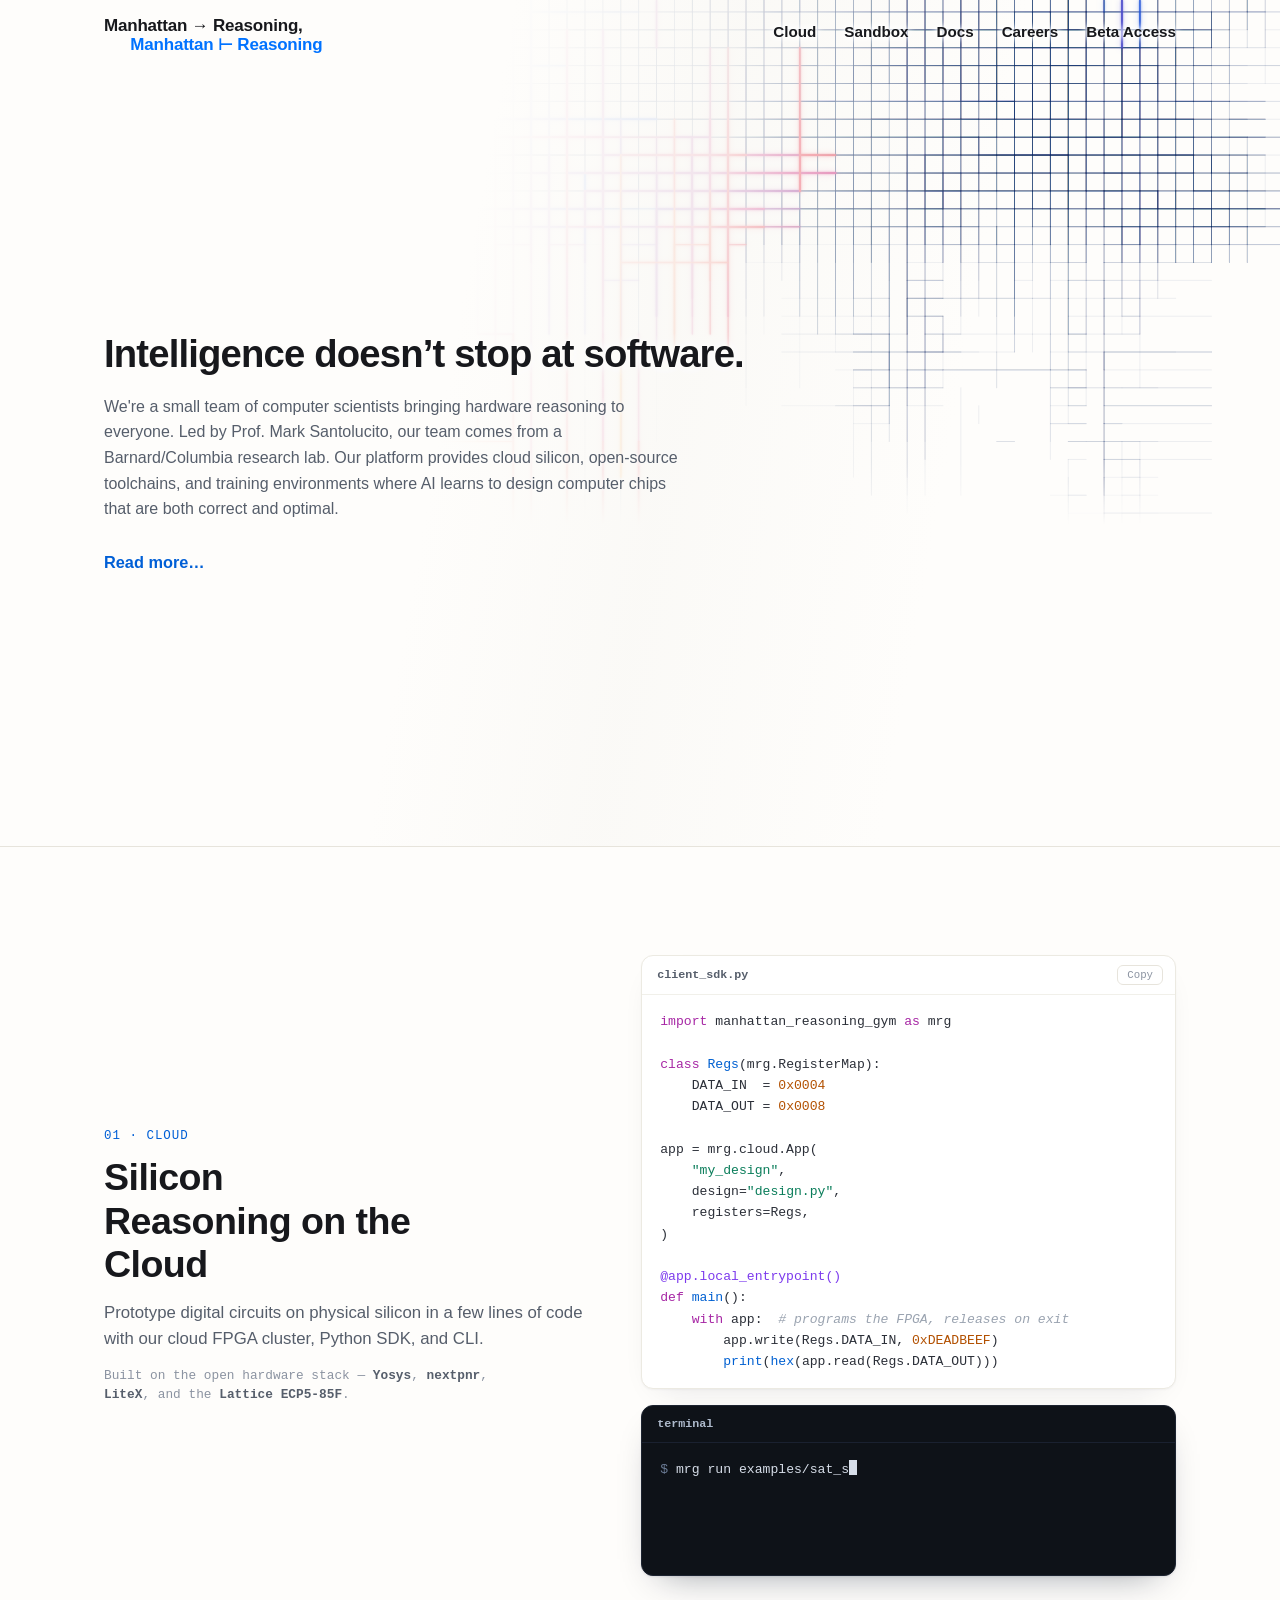
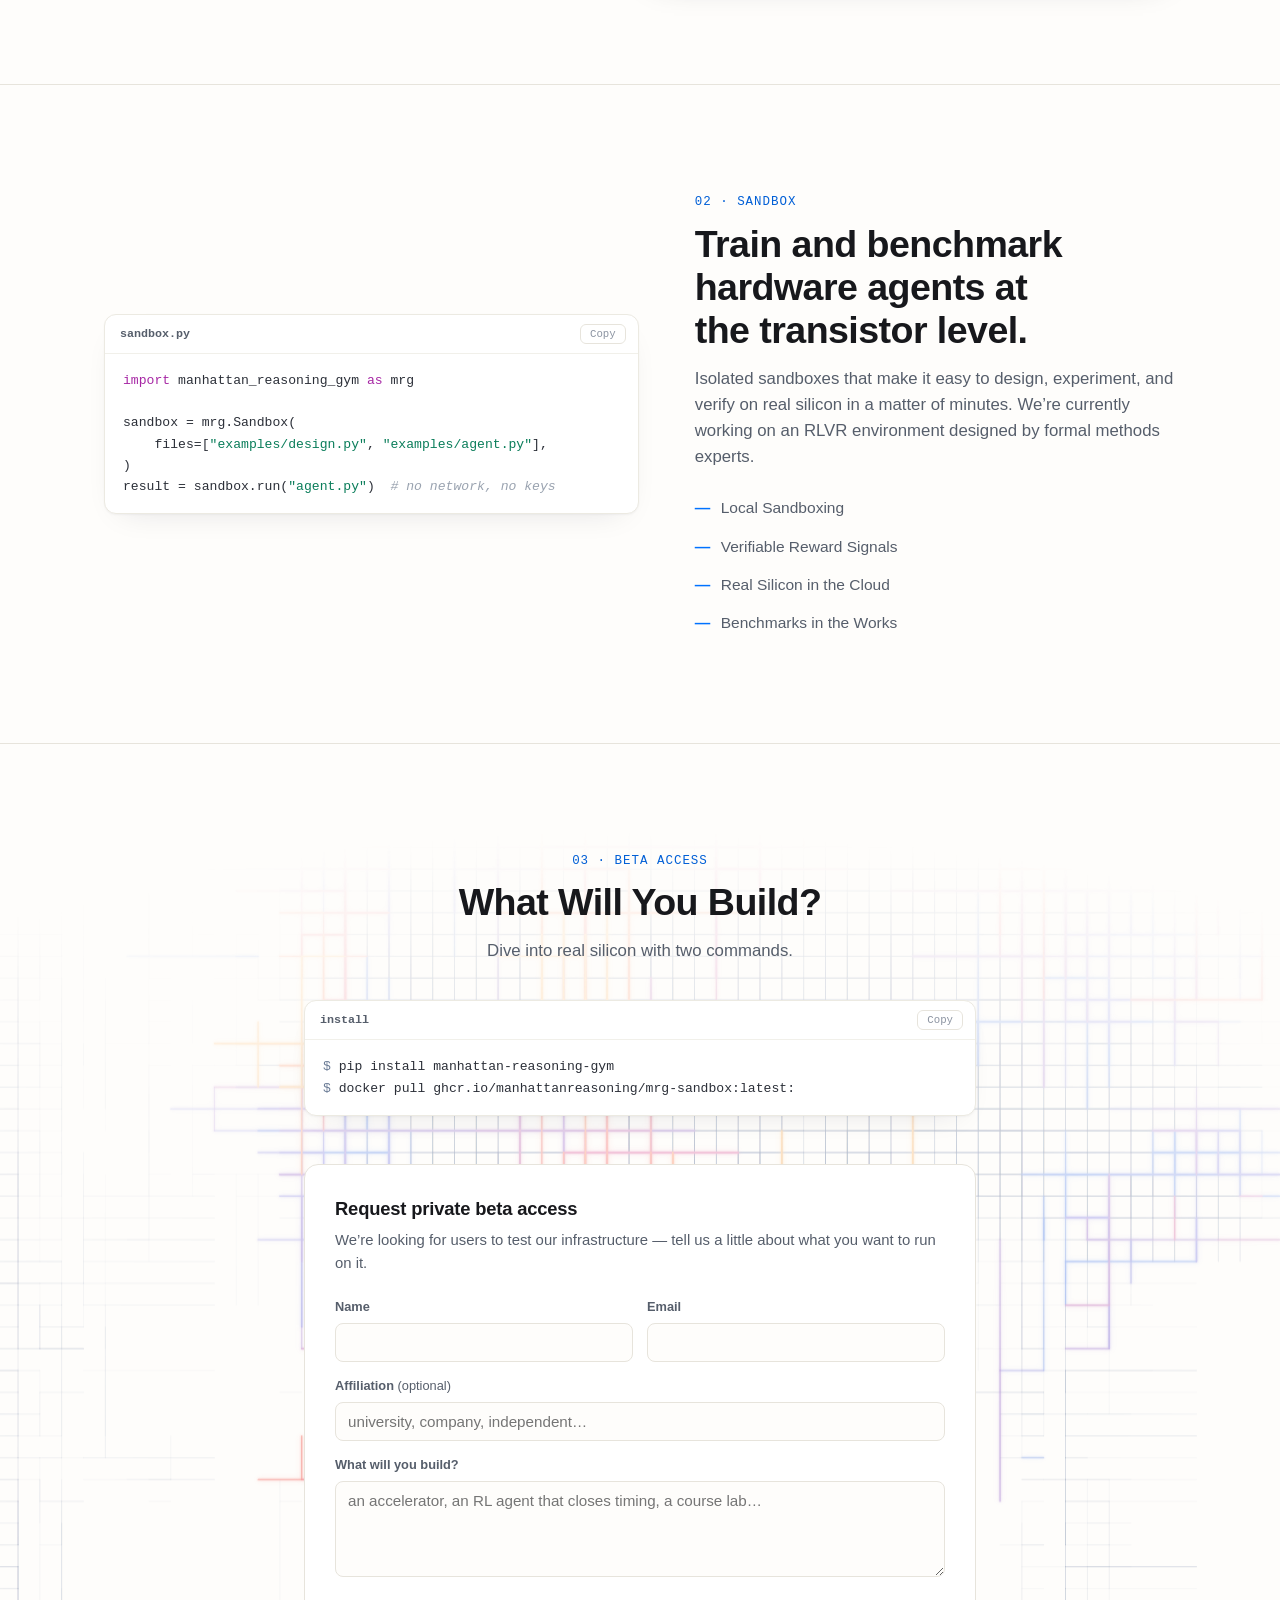
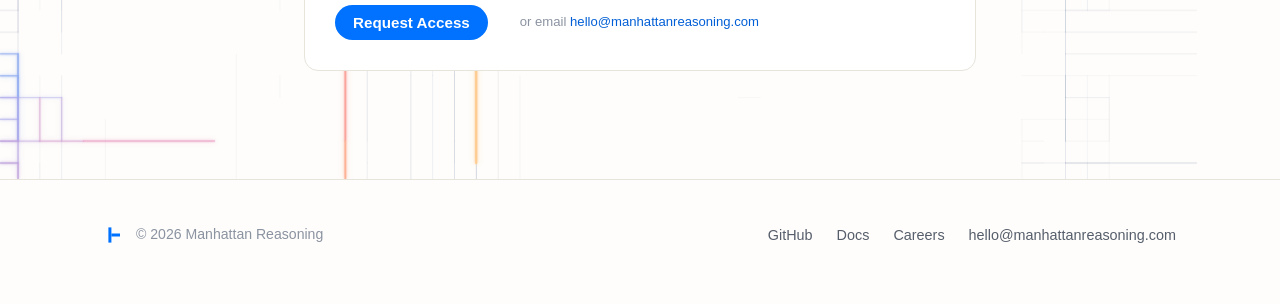
==== index.html @ 9be1dbf4 "Improve mobile UX and careers hero polish Implement a full mobile navigation experience with hamburg" ====
<!doctype html>
<html lang="en">
<head>
  <meta charset="utf-8" />
  <meta name="viewport" content="width=device-width, initial-scale=1" />
  <title>Manhattan Reasoning — Intelligence doesn't stop at software.</title>
  <meta name="description" content="Cloud silicon, open-source toolchains, and training environments where AI learns to design computer chips that are both correct and optimal." />
  <link rel="icon" type="image/svg+xml" href="assets/favicon.svg" />
  <link rel="stylesheet" href="css/style.css" />
</head>
<body>

  <!-- ================= nav ================= -->
  <header class="nav">
    <div class="nav-inner">
      <a class="brand" href="#top" aria-label="Manhattan Reasoning">
        <!-- live text logo; the top line collapses on scroll (CSS), leaving the blue line -->
        <span class="logo" aria-hidden="true">
          <span class="logo-l1">Manhattan <span class="op">&rarr;</span> Reasoning,</span>
          <span class="logo-l2">Manhattan <span class="op">&#8866;</span> Reasoning</span>
        </span>
      </a>
      <button class="nav-toggle" type="button" aria-expanded="false" aria-controls="site-nav" aria-label="Toggle navigation">
        <span></span><span></span><span></span>
      </button>
      <nav class="nav-links" id="site-nav">
        <a href="#cloud">Cloud</a>
        <a href="#sandbox">Sandbox</a>
        <a href="https://docs.manhattanreasoning.com">Docs</a>
        <a href="careers.html">Careers</a>
        <a href="#beta">Beta Access</a>
      </nav>
    </div>
  </header>

  <!-- ================= hero ================= -->
  <main id="top">
    <section class="hero">
      <!-- living routing field: the real routed cloud_fpga_soc, bleeding into the page -->
      <canvas id="routing-canvas" class="hero-routing-canvas" data-routing-field aria-hidden="true"></canvas>
      <div class="container">
        <div class="hero-copy">
          <h1>Intelligence doesn&rsquo;t stop at&nbsp;software.</h1>
          <p class="bio">
            We're a small team of computer scientists bringing hardware reasoning
            to everyone. Led by Prof. Mark Santolucito, our team comes from a
            Barnard/Columbia research lab. Our platform provides cloud silicon,
            open-source toolchains, and training environments where AI learns to
            design computer chips that are both correct and optimal.
          </p>
          <div class="hero-ctas">
            <a class="read-more" href="#cloud">Read more&hellip;</a>
          </div>
        </div>
      </div>
    </section>

    <!-- ================= cloud ================= -->
    <section class="section" id="cloud">
      <div class="container">
        <div class="reveal">
          <p class="kicker">01 · Cloud</p>
          <h2>Silicon Reasoning on the Cloud</h2>
          <p class="lede">
            Prototype digital circuits on physical silicon in a few lines of code
            with our cloud FPGA cluster, Python SDK, and CLI.
          </p>
          <p class="built-on">Built on the open hardware stack &mdash;
            <span>Yosys</span>, <span>nextpnr</span>, <span>LiteX</span>,
            and the <span>Lattice ECP5-85F</span>.</p>
        </div>

        <div class="duo">
          <div class="code-card reveal">
            <div class="code-head"><span class="fname">client_sdk.py</span><button class="copy-btn" type="button">Copy</button></div>
            <pre><code><span class="tok-kw">import</span> manhattan_reasoning_gym <span class="tok-kw">as</span> mrg

<span class="tok-kw">class</span> <span class="tok-fn">Regs</span>(mrg.RegisterMap):
    DATA_IN  = <span class="tok-num">0x0004</span>
    DATA_OUT = <span class="tok-num">0x0008</span>

app = mrg.cloud.App(
    <span class="tok-str">"my_design"</span>,
    design=<span class="tok-str">"design.py"</span>,
    registers=Regs,
)

<span class="tok-dec">@app.local_entrypoint()</span>
<span class="tok-kw">def</span> <span class="tok-fn">main</span>():
    <span class="tok-kw">with</span> app:  <span class="tok-cm"># programs the FPGA, releases on exit</span>
        app.write(Regs.DATA_IN, <span class="tok-num">0xDEADBEEF</span>)
        <span class="tok-fn">print</span>(<span class="tok-fn">hex</span>(app.read(Regs.DATA_OUT)))</code></pre>
          </div>

          <div class="code-card terminal reveal">
            <div class="code-head"><span class="fname">terminal</span></div>
            <pre id="term-body"><span class="term-dim">$</span> <span class="term-cursor"></span></pre>
          </div>
        </div>
      </div>
    </section>

    <!-- ================= sandbox ================= -->
    <section class="section" id="sandbox">
      <!-- mirrored split: code left, text + bullets right -->
      <div class="container">
        <div class="code-card reveal">
          <div class="code-head"><span class="fname">sandbox.py</span><button class="copy-btn" type="button">Copy</button></div>
          <pre><code><span class="tok-kw">import</span> manhattan_reasoning_gym <span class="tok-kw">as</span> mrg

sandbox = mrg.Sandbox(
    files=[<span class="tok-str">"examples/design.py"</span>, <span class="tok-str">"examples/agent.py"</span>],
)
result = sandbox.run(<span class="tok-str">"agent.py"</span>)  <span class="tok-cm"># no network, no keys</span></code></pre>
        </div>

        <div class="reveal">
          <p class="kicker">02 · Sandbox</p>
          <h2>Train and benchmark hardware agents at the transistor level.</h2>
          <p class="lede">
            Isolated sandboxes that make it easy to design, experiment, and
            verify on real silicon in a matter of minutes. We&rsquo;re currently
            working on an RLVR environment designed by formal methods experts.
          </p>
          <ul class="feature-list">
            <li>Local Sandboxing</li>
            <li>Verifiable Reward Signals</li>
            <li>Real Silicon in the Cloud</li>
            <li>Benchmarks in the Works</li>
          </ul>
        </div>
      </div>
    </section>

    <!-- ================= beta ================= -->
    <section class="section" id="beta">
      <canvas class="beta-routing-canvas" data-routing-field aria-hidden="true"></canvas>
      <div class="container beta-wrap">
        <div class="reveal">
          <p class="kicker">03 · Beta Access</p>
          <h2>What Will You Build?</h2>
          <p class="lede">Dive into real silicon with two commands.</p>
        </div>

        <div class="code-card beta-install reveal">
          <div class="code-head"><span class="fname">install</span><button class="copy-btn" type="button">Copy</button></div>
          <pre><code><span class="term-dim">$</span> pip install manhattan-reasoning-gym
<span class="term-dim">$</span> docker pull ghcr.io/manhattanreasoning/mrg-sandbox:latest:</code></pre>
        </div>

        <div class="beta-form-card reveal">
          <h3>Request private beta access</h3>
          <p>We&rsquo;re looking for users to test our infrastructure — tell us
            a little about what you want to run on it.</p>
          <!-- Create a form at https://formspree.io and replace YOUR_FORM_ID.
               Until then, submissions fall back to a pre-filled email. -->
          <form id="beta-form" action="https://formspree.io/f/xaqglpwb" method="POST">
            <div class="form-grid">
              <div class="field">
                <label for="f-name">Name</label>
                <input id="f-name" name="name" type="text" required autocomplete="name" />
              </div>
              <div class="field">
                <label for="f-email">Email</label>
                <input id="f-email" name="email" type="email" required autocomplete="email" />
              </div>
              <div class="field full">
                <label for="f-aff">Affiliation <span style="font-weight:400">(optional)</span></label>
                <input id="f-aff" name="affiliation" type="text" placeholder="university, company, independent…" />
              </div>
              <div class="field full">
                <label for="f-build">What will you build?</label>
                <textarea id="f-build" name="building" required
                  placeholder="an accelerator, an RL agent that closes timing, a course lab…"></textarea>
              </div>
            </div>
            <div class="form-foot">
              <button class="btn" type="submit">Request Access</button>
              <span class="form-status" role="status"></span>
              <span class="form-note">or email
                <a href="mailto:hello@manhattanreasoning.com">hello@manhattanreasoning.com</a></span>
            </div>
          </form>
        </div>
      </div>
    </section>
  </main>

  <!-- ================= footer ================= -->
  <footer class="footer">
    <div class="container footer-inner">
      <div class="footer-brand">
        <img src="assets/favicon.svg" alt="Manhattan Reasoning turnstile mark" />
        <span>© 2026 Manhattan Reasoning</span>
      </div>
      <nav class="footer-links">
        <a href="https://github.com/ManhattanReasoning">GitHub</a>
        <a href="https://docs.manhattanreasoning.com">Docs</a>
        <a href="careers.html">Careers</a>
        <a href="mailto:hello@manhattanreasoning.com">hello@manhattanreasoning.com</a>
      </nav>
    </div>
  </footer>

  <script src="js/routing-viz.js"></script>
  <script src="js/main.js"></script>
</body>
</html>
---- css/style.css ----
/* Manhattan Reasoning — site v2
   Off-white, Helvetica, single scrolling page. */

:root {
  --bg: #fefdfb;
  --bg-translucent: rgba(250, 249, 246, 0.86);
  --ink: #17181c;
  --ink-2: #565e6b;
  --ink-3: #8b93a1;
  --line: #e7e4dc;
  --accent: #0072ff;
  --accent-ink: #005fd6;

  /* dark surfaces (die panel, code, terminal) */
  --die: #05070d;
  --code-bg: #0e1218;
  --code-line: #1c2330;
  --code-ink: #d7dee9;
  --code-dim: #6b7c96;

  /* wire classes — validated categorical palette on var(--die) */
  --span1: #2f7fb8;
  --span2: #1f9e89;
  --span6: #e8681f;

  --font: "Helvetica Neue", Helvetica, Arial, sans-serif;
  --mono: ui-monospace, "SF Mono", SFMono-Regular, Menlo, monospace;
  --maxw: 1120px;
}

* { box-sizing: border-box; margin: 0; padding: 0; }
html { scroll-behavior: smooth; }
@media (prefers-reduced-motion: reduce) {
  html { scroll-behavior: auto; }
  * { animation: none !important; transition: none !important; }
}

body {
  font-family: var(--font);
  background: var(--bg);
  color: var(--ink);
  line-height: 1.55;
  -webkit-font-smoothing: antialiased;
  overflow-x: hidden;
}

a { color: var(--accent-ink); text-decoration: none; }
a:hover { text-decoration: underline; }

.container { max-width: var(--maxw); margin: 0 auto; padding: 0 24px; }

/* ---------------- nav ---------------- */

.nav {
  position: fixed; inset: 0 0 auto 0; z-index: 50;
  height: 64px;
  /* transparent at the top so the nav reads as part of the page and the circuit
     flows off the top edge; the backdrop only appears once you scroll */
  background: transparent;
  border-bottom: 1px solid transparent;
  transition: background 0.25s ease, border-color 0.25s ease, backdrop-filter 0.25s ease;
}
.nav.scrolled {
  background: var(--bg-translucent);
  backdrop-filter: blur(10px);
  -webkit-backdrop-filter: blur(10px);
  border-bottom-color: var(--line);
}

.nav-inner {
  max-width: var(--maxw); margin: 0 auto; padding: 0 24px;
  height: 100%; display: flex; align-items: center; justify-content: space-between;
  position: relative;
}

/* brand: live text logo. Two lines; the top line collapses on scroll, leaving
   the blue line — flex-centered so the collapsed line sits at the nav's middle.
   Pure CSS, fully reversible. */
.brand { position: relative; display: flex; align-items: center; height: 100%; }
.logo {
  position: relative; height: 42px; width: 13.5em;
  font-family: var(--font); font-weight: 700;
  font-size: 17px; letter-spacing: -0.012em; white-space: nowrap;
}
.logo-l1, .logo-l2 {
  position: absolute; left: 0;
  transition: opacity 0.3s ease, top 0.35s cubic-bezier(0.4, 0, 0.2, 1),
    left 0.35s cubic-bezier(0.4, 0, 0.2, 1),
    transform 0.35s cubic-bezier(0.4, 0, 0.2, 1), color 0.3s ease;
}
.logo-l1 { top: 2px; color: var(--ink); }
.logo-l2 { top: 21px; left: 1.55em; color: var(--accent); }
.logo-l2 .op { color: var(--accent); transition: color 0.3s ease; }  /* blue at top */
/* collapsed: top line fades up & out, blue line rises to the nav's center,
   turnstile turns black */
.nav.scrolled .logo-l1 { opacity: 0; transform: translateY(-6px); }
.nav.scrolled .logo-l2 { top: 50%; left: 50%; transform: translate(-50%, -50%); }
.nav.scrolled .logo-l2 .op { color: var(--ink); }

.nav-links { display: flex; align-items: center; gap: 28px; }
.nav-links a {
  color: var(--ink); font-size: 0.95rem; font-weight: 600;
  /* off-white halo so links stay legible over the circuit while the nav is
     transparent; invisible once the nav gains its background on scroll */
  text-shadow: 0 0 9px var(--bg), 0 0 9px var(--bg), 0 0 9px var(--bg), 0 0 3px var(--bg);
}
.nav.scrolled .nav-links a { text-shadow: none; }
.nav-links a:hover { color: var(--accent-ink); text-decoration: none; }

.nav-toggle {
  display: none;
  width: 38px;
  height: 38px;
  border: 1px solid var(--line);
  border-radius: 8px;
  background: rgba(255, 255, 255, 0.9);
  align-items: center;
  justify-content: center;
  flex-direction: column;
  gap: 4px;
  cursor: pointer;
}
.nav-toggle span {
  width: 16px;
  height: 1.5px;
  background: var(--ink);
  border-radius: 1px;
}

.btn {
  display: inline-block;
  background: var(--accent);
  color: #fff; font-weight: 600; font-size: 0.95rem;
  padding: 9px 18px; border-radius: 999px;
  border: none; cursor: pointer;
  transition: background 0.15s ease;
}
.btn:hover { background: var(--accent-ink); text-decoration: none; }
.btn.ghost {
  background: transparent; color: var(--ink);
  border: 1px solid var(--line);
}
.btn.ghost:hover { border-color: var(--ink-3); background: transparent; }

.btn.btn-outline {
  background: transparent;
  color: var(--ink);
  border: 1px solid var(--line);
  border-radius: 10px;
  box-shadow: 0 0 0 rgba(47, 127, 184, 0);
  animation: cta-outline-glow 8s ease-in-out infinite;
}
.btn.btn-outline:hover {
  background: transparent;
  border-color: var(--ink-3);
  color: var(--ink);
}

@keyframes cta-outline-glow {
  0% {
    border-color: rgba(47, 127, 184, 0.35);
    box-shadow: 0 0 8px rgba(47, 127, 184, 0.12);
  }
  33% {
    border-color: rgba(31, 158, 137, 0.35);
    box-shadow: 0 0 9px rgba(31, 158, 137, 0.12);
  }
  66% {
    border-color: rgba(232, 104, 31, 0.35);
    box-shadow: 0 0 9px rgba(232, 104, 31, 0.11);
  }
  100% {
    border-color: rgba(47, 127, 184, 0.35);
    box-shadow: 0 0 8px rgba(47, 127, 184, 0.12);
  }
}

@media (prefers-reduced-motion: reduce) {
  .btn.btn-outline { animation: none; }
}

/* ---------------- hero ---------------- */

.hero {
  position: relative;
  overflow: hidden;
  padding-top: 64px;
  min-height: 94vh;
  /* column so the container stays full-width (a flex row would shrink-wrap it
     and margin:auto would center the copy) — copy left-aligns with the nav */
  display: flex; flex-direction: column; justify-content: center;
}
.hero .container {
  position: relative; z-index: 2;
  /* full-width with a left gutter matching the centered 1120 grid (and the nav
     logo), so the copy is left-aligned instead of centered on wide screens */
  max-width: none; width: 100%; margin: 0;
  padding-left: max(24px, calc((100vw - 1072px) / 2));
  padding-right: 24px;
}
/* off-white scrim keeps the copy column clean while the field stays vibrant right */
.hero::before {
  content: ""; position: absolute; inset: 0; z-index: 1; pointer-events: none;
  background: linear-gradient(100deg,
    var(--bg) 36%, rgba(250, 249, 246, 0.88) 52%, rgba(250, 249, 246, 0) 72%);
}
.hero-copy { max-width: min(50vw, 46rem); }
.hero h1 {
  font-size: clamp(2.2rem, 3.6vw, 3.1rem);   /* fallback; JS fits it to one line */
  line-height: 1.04;
  letter-spacing: -0.022em;
  font-weight: 700;
  white-space: nowrap;         /* one line — JS scales font-size to fit the width */
  /* soft off-white halo so the line reads cleanly over the circuit */
  text-shadow: 0 0 18px var(--bg), 0 0 18px var(--bg), 0 0 8px var(--bg), 0 0 3px var(--bg);
}
.hero .bio {
  margin-top: 20px;
  font-size: 16px;
  line-height: 1.6;
  color: var(--ink-2);
  max-width: min(46vw, 42rem); /* static — mostly matches the one-line header */
  text-shadow: 0 0 12px var(--bg), 0 0 12px var(--bg), 0 0 5px var(--bg);
}
.hero-ctas { margin-top: 28px; display: flex; gap: 12px; flex-wrap: wrap; }
.read-more {
  font-size: 1.02rem; font-weight: 600; color: var(--accent-ink);
  display: inline-flex; align-items: center;
  border-bottom: 1.5px solid transparent;
  transition: border-color 0.15s ease, color 0.15s ease;
  text-shadow: 0 0 12px var(--bg), 0 0 12px var(--bg), 0 0 5px var(--bg);
}
.read-more:hover { border-bottom-color: currentColor; text-decoration: none; }

/* living routing field — bleeds off the right edge, dissolves into the page */
#routing-canvas {
  position: absolute;
  top: 0; right: 0; bottom: 0;
  width: 82%;
  z-index: 0;
  display: block;
  cursor: crosshair;
  /* two masks intersected: a radial that dissolves the left/right edges into
     the page, and a vertical fade so the TOP dissolves slowly (like the bottom)
     — the field fades out before it reaches the nav, no flat cut */
  -webkit-mask-image:
    radial-gradient(135% 130% at 68% 46%, #000 58%, rgba(0,0,0,0.5) 76%, transparent 95%),
    linear-gradient(to bottom, #000 0%, #000 88%, transparent 100%);
  -webkit-mask-composite: source-in;
          mask-image:
    radial-gradient(135% 130% at 68% 46%, #000 58%, rgba(0,0,0,0.5) 76%, transparent 95%),
    linear-gradient(to bottom, #000 0%, #000 88%, transparent 100%);
          mask-composite: intersect;
}

.hero-routing-canvas { cursor: crosshair; }

#beta {
  position: relative;
  overflow: hidden;
  isolation: isolate;
}
#beta > .container { position: relative; z-index: 2; }
.beta-routing-canvas {
  position: absolute;
  inset: 0;
  width: 100%;
  height: 100%;
  z-index: 0;
  opacity: 0.5;
  pointer-events: none;
  -webkit-mask-image:
    radial-gradient(120% 92% at 50% 100%, #000 44%, rgba(0,0,0,0.48) 70%, transparent 100%),
    linear-gradient(to top, #000 0%, #000 86%, transparent 100%);
  -webkit-mask-composite: source-in;
          mask-image:
    radial-gradient(120% 92% at 50% 100%, #000 44%, rgba(0,0,0,0.48) 70%, transparent 100%),
    linear-gradient(to top, #000 0%, #000 86%, transparent 100%);
          mask-composite: intersect;
}
.hero-caption {
  position: absolute; right: 26px; bottom: 24px; z-index: 2;
  font-family: var(--mono); font-size: 0.7rem; letter-spacing: 0.02em;
  color: var(--ink-3);
}

/* ---------------- sections ---------------- */

.section { padding: 108px 0; border-top: 1px solid var(--line); }
.section:first-of-type { border-top: none; }

.kicker {
  font-family: var(--mono); font-size: 0.78rem; font-weight: 500;
  color: var(--accent-ink); letter-spacing: 0.08em; text-transform: uppercase;
}
.section h2 {
  margin-top: 10px;
  font-size: clamp(1.7rem, 3vw, 2.35rem);
  letter-spacing: -0.015em; line-height: 1.15;
  font-weight: 700;
  max-width: 24ch;
}
.section .lede {
  margin-top: 14px; font-size: 1.05rem; color: var(--ink-2);
  max-width: 62ch;
}
/* the open-hardware-stack credit line under the lede */
.built-on {
  margin-top: 14px; max-width: 52ch;
  font-family: var(--mono); font-size: 0.8rem; line-height: 1.5;
  color: var(--ink-3);
}
.built-on span { color: var(--ink-2); font-weight: 600; }

.duo {
  margin-top: 44px;
  display: grid; grid-template-columns: 1fr 1fr; gap: 24px;
  align-items: start;
}

/* Cloud: two-column split — text left, code + terminal stacked on the right
   (Vercel-style; Sandbox mirrors it with code left / text right) */
#cloud .container {
  display: grid; grid-template-columns: 0.9fr 1fr; gap: 56px; align-items: center;
}
#cloud .container > .reveal { margin: 0; }         /* the text column */
#cloud h2 { max-width: 15ch; }
#cloud .duo {
  margin-top: 0;                                    /* it's a column now, not below */
  grid-template-columns: 1fr; gap: 16px;
}

/* Sandbox: mirrored split — code left, text right */
#sandbox .container {
  display: grid; grid-template-columns: 1fr 0.9fr; gap: 56px; align-items: center;
}
#sandbox .container > .reveal { margin: 0; }       /* the text column */
#sandbox h2 { max-width: 18ch; }

/* fade-up on scroll */
.reveal { opacity: 0; transform: translateY(18px);
  transition: opacity 0.6s ease, transform 0.6s ease; }
.reveal.in { opacity: 1; transform: none; }

/* ---------------- code cards ---------------- */

/* light "Geist"-style card: white, hairline border, soft shadow, no chrome dots */
.code-card {
  position: relative;
  background: #ffffff;
  border: 1px solid #eceae2;
  border-radius: 12px;
  overflow: hidden;
  box-shadow: 0 1px 2px rgba(20, 24, 40, 0.04), 0 12px 32px -18px rgba(20, 24, 40, 0.14);
}
.code-head {
  display: flex; align-items: center; justify-content: space-between; gap: 8px;
  padding: 9px 12px 9px 15px;
  border-bottom: 1px solid #f1f0ea;
  font-family: var(--mono); font-size: 0.73rem; color: var(--ink-3);
}
.code-head .fname { color: var(--ink-2); font-weight: 600; }
.copy-btn {
  font-family: var(--mono); font-size: 0.67rem; color: var(--ink-3);
  background: transparent; border: 1px solid var(--line); border-radius: 6px;
  padding: 3px 9px; cursor: pointer;
  transition: color 0.15s ease, border-color 0.15s ease;
}
.copy-btn:hover { color: var(--ink); border-color: var(--ink-3); }
.copy-btn.copied { color: #0a7d5a; border-color: #bfe3d0; }
.code-card pre {
  padding: 16px 18px;
  overflow-x: auto;
  font-family: var(--mono); font-size: 0.82rem; line-height: 1.62;
  color: #2b2f38;
}
.code-card code { font-family: inherit; }

/* python token colors (light, restrained) */
.tok-kw  { color: #a626a4; }
.tok-str { color: #0a7d5a; }
.tok-num { color: #b25000; }
.tok-fn  { color: #0060d1; }
.tok-cm  { color: #9aa3b0; font-style: italic; }
.tok-dec { color: #7c3aed; }

/* terminal stays dark — a terminal should look like a terminal */
.code-card.terminal {
  background: var(--code-bg); border-color: var(--code-line);
  box-shadow: 0 1px 2px rgba(6, 18, 40, 0.08), 0 16px 36px -20px rgba(6, 18, 40, 0.45);
}
.terminal .code-head { border-bottom-color: #1a2130; color: var(--code-dim); }
.terminal .code-head .fname { color: #aebacc; }
.terminal pre { color: var(--code-ink); min-height: 132px; }
.term-dim  { color: var(--code-dim); }
.term-ok   { color: #58d68d; font-weight: 600; }
.term-run  { color: #c6ff6e; font-weight: 600; }
.term-cursor { display: inline-block; width: 8px; height: 15px;
  background: #d7dee9; vertical-align: -2px;
  animation: blink 1.1s steps(1) infinite; }
@keyframes blink { 50% { opacity: 0; } }

/* feature bullets */
.feature-list { margin-top: 26px; display: grid; gap: 14px; }
.feature-list li {
  list-style: none; padding-left: 26px; position: relative;
  color: var(--ink-2); font-size: 0.97rem;
}
.feature-list li::before {
  content: "—"; position: absolute; left: 0; top: 0;
  color: var(--accent); font-weight: 600;
}
.feature-list li b { color: var(--ink); font-weight: 600; }

/* ---------------- beta ---------------- */

.beta-wrap { max-width: 720px; margin: 0 auto; text-align: center; }
.beta-wrap h2 { margin-left: auto; margin-right: auto; }
.beta-wrap .lede { margin-left: auto; margin-right: auto; }
.beta-install { margin: 36px auto 0; text-align: left; }

.beta-form-card {
  margin: 48px auto 0; text-align: left;
  background: #fff;
  border: 1px solid var(--line);
  border-radius: 14px;
  padding: 30px;
}
.beta-form-card h3 { font-size: 1.15rem; letter-spacing: -0.01em; }
.beta-form-card p { color: var(--ink-2); font-size: 0.93rem; margin-top: 6px; }
.form-grid { margin-top: 22px; display: grid; grid-template-columns: 1fr 1fr; gap: 14px; }
.form-grid .full { grid-column: 1 / -1; }
.field label {
  display: block; font-size: 0.8rem; font-weight: 600;
  color: var(--ink-2); margin-bottom: 6px;
}
.field input, .field textarea {
  width: 100%; font-family: var(--font); font-size: 0.95rem;
  color: var(--ink);
  background: var(--bg);
  border: 1px solid var(--line); border-radius: 8px;
  padding: 10px 12px;
}
.field textarea { min-height: 96px; resize: vertical; }
.field input:focus, .field textarea:focus {
  outline: none; border-color: var(--accent);
  box-shadow: 0 0 0 3px rgba(0, 114, 255, 0.12);
}
.form-foot { margin-top: 20px; display: flex; align-items: center; gap: 16px; flex-wrap: wrap; }
.form-note { font-size: 0.82rem; color: var(--ink-3); }
.form-status { font-size: 0.88rem; font-weight: 600; }
.form-status.ok { color: #1a7f4e; }
.form-status.err { color: #c0392b; }

/* ---------------- footer ---------------- */

.footer { border-top: 1px solid var(--line); padding: 44px 0 56px; }
.footer-inner {
  display: flex; align-items: center; justify-content: space-between;
  gap: 20px; flex-wrap: wrap;
}
.footer-brand { display: flex; align-items: center; gap: 12px; }
.footer-brand img { height: 20px; }
.footer-brand span { font-size: 0.88rem; color: var(--ink-3); }
.footer-links { display: flex; gap: 24px; font-size: 0.9rem; }
.footer-links a { color: var(--ink-2); }
.footer-links a:hover { color: var(--accent-ink); }

/* screenshot/test mode (?nofx): fixed height so the field is visible, instant reveals */
.nofx .hero { min-height: 640px; padding-top: 120px; padding-bottom: 40px; }
.nofx .reveal { opacity: 1; transform: none; transition: none; }
.nofx .logo-l1, .nofx .logo-l2, .nofx .logo-l2 .op { transition: none; }  /* capture end state */

/* ---------------- responsive ---------------- */

@media (max-width: 960px) {
  html, body { overflow-x: hidden; }
  .container, .nav-inner { padding-left: 16px; padding-right: 16px; }
  .nav { height: 56px; }
  .hero { min-height: 100svh; min-height: 100dvh; padding-top: 92px; padding-bottom: 24px; }
  /* field becomes a full-bleed backdrop behind the copy, faded top-down */
  #routing-canvas {
    width: 100%; opacity: 0.55;
    -webkit-mask-image:
      radial-gradient(135% 85% at 70% 42%, #000 34%, transparent 80%),
      linear-gradient(to bottom, transparent 3%, #000 26%, #000 88%, transparent 100%);
    -webkit-mask-composite: source-in;
            mask-image:
      radial-gradient(135% 85% at 70% 42%, #000 34%, transparent 80%),
      linear-gradient(to bottom, transparent 3%, #000 26%, #000 88%, transparent 100%);
            mask-composite: intersect;
    pointer-events: none;
  }
  .beta-routing-canvas { opacity: 0.42; }
  .hero-copy { max-width: 100%; }
  .hero h1 {
    font-size: clamp(1.75rem, 7.2vw, 2.3rem);
    line-height: 1.1;
    letter-spacing: -0.015em;
    white-space: normal;
    text-shadow: 0 0 8px var(--bg), 0 0 8px var(--bg), 0 0 3px var(--bg);
  }  /* wrap on mobile */
  .hero .bio { max-width: 34ch; font-size: 0.98rem; line-height: 1.55; }
  .hero-ctas { margin-top: 20px; }
  .read-more { font-size: 0.98rem; }
  .hero-caption { display: none; }
  .duo { grid-template-columns: 1fr; }
  #cloud .container, #sandbox .container { grid-template-columns: 1fr; gap: 28px; }
  .form-grid { grid-template-columns: 1fr; }
  .code-head { padding: 8px 10px 8px 12px; }
  .code-card pre { padding: 14px 14px; font-size: 0.75rem; line-height: 1.5; }
  .beta-form-card { padding: 20px; }
  .form-foot { gap: 12px; }
  .nav-toggle { display: inline-flex; }
  .nav-links {
    display: flex;
    position: absolute;
    top: calc(100% + 8px);
    left: 16px;
    right: 16px;
    flex-direction: column;
    align-items: stretch;
    gap: 2px;
    padding: 8px;
    border: 1px solid var(--line);
    border-radius: 10px;
    background: var(--bg-translucent);
    backdrop-filter: blur(10px);
    -webkit-backdrop-filter: blur(10px);
    box-shadow: 0 10px 24px -18px rgba(15, 24, 40, 0.42);
    opacity: 0;
    transform: translateY(-8px) scale(0.98);
    transform-origin: top right;
    visibility: hidden;
    pointer-events: none;
    transition: opacity 0.2s ease, transform 0.24s ease, visibility 0.24s step-end;
  }
  .nav-links.open {
    opacity: 1;
    transform: translateY(0) scale(1);
    visibility: visible;
    pointer-events: auto;
    transition: opacity 0.22s ease, transform 0.26s cubic-bezier(0.2, 0.8, 0.2, 1), visibility 0s step-start;
  }
  .nav-links a {
    display: block;
    padding: 10px 12px;
    border-radius: 8px;
    text-shadow: none;
  }
  .nav-links a:hover { background: rgba(0, 114, 255, 0.08); }
  .section { padding: 56px 0; }

  body:not(.careers-page) main#top .hero {
    justify-content: flex-start;
  }
  body:not(.careers-page) main#top .hero .container {
    padding-top: clamp(36px, 9vh, 84px);
  }

  body.careers-page {
    min-height: 100svh;
    min-height: 100dvh;
    display: flex;
    flex-direction: column;
  }
  body.careers-page main#top {
    flex: 1;
    display: flex;
  }
  body.careers-page main#top .hero {
    flex: 1;
    min-height: 100%;
    width: 100%;
    padding-bottom: 36px;
  }
}

@media (max-width: 520px) {
  .hero { padding-top: 84px; }
  .hero .bio { max-width: 32ch; font-size: 0.95rem; }
}
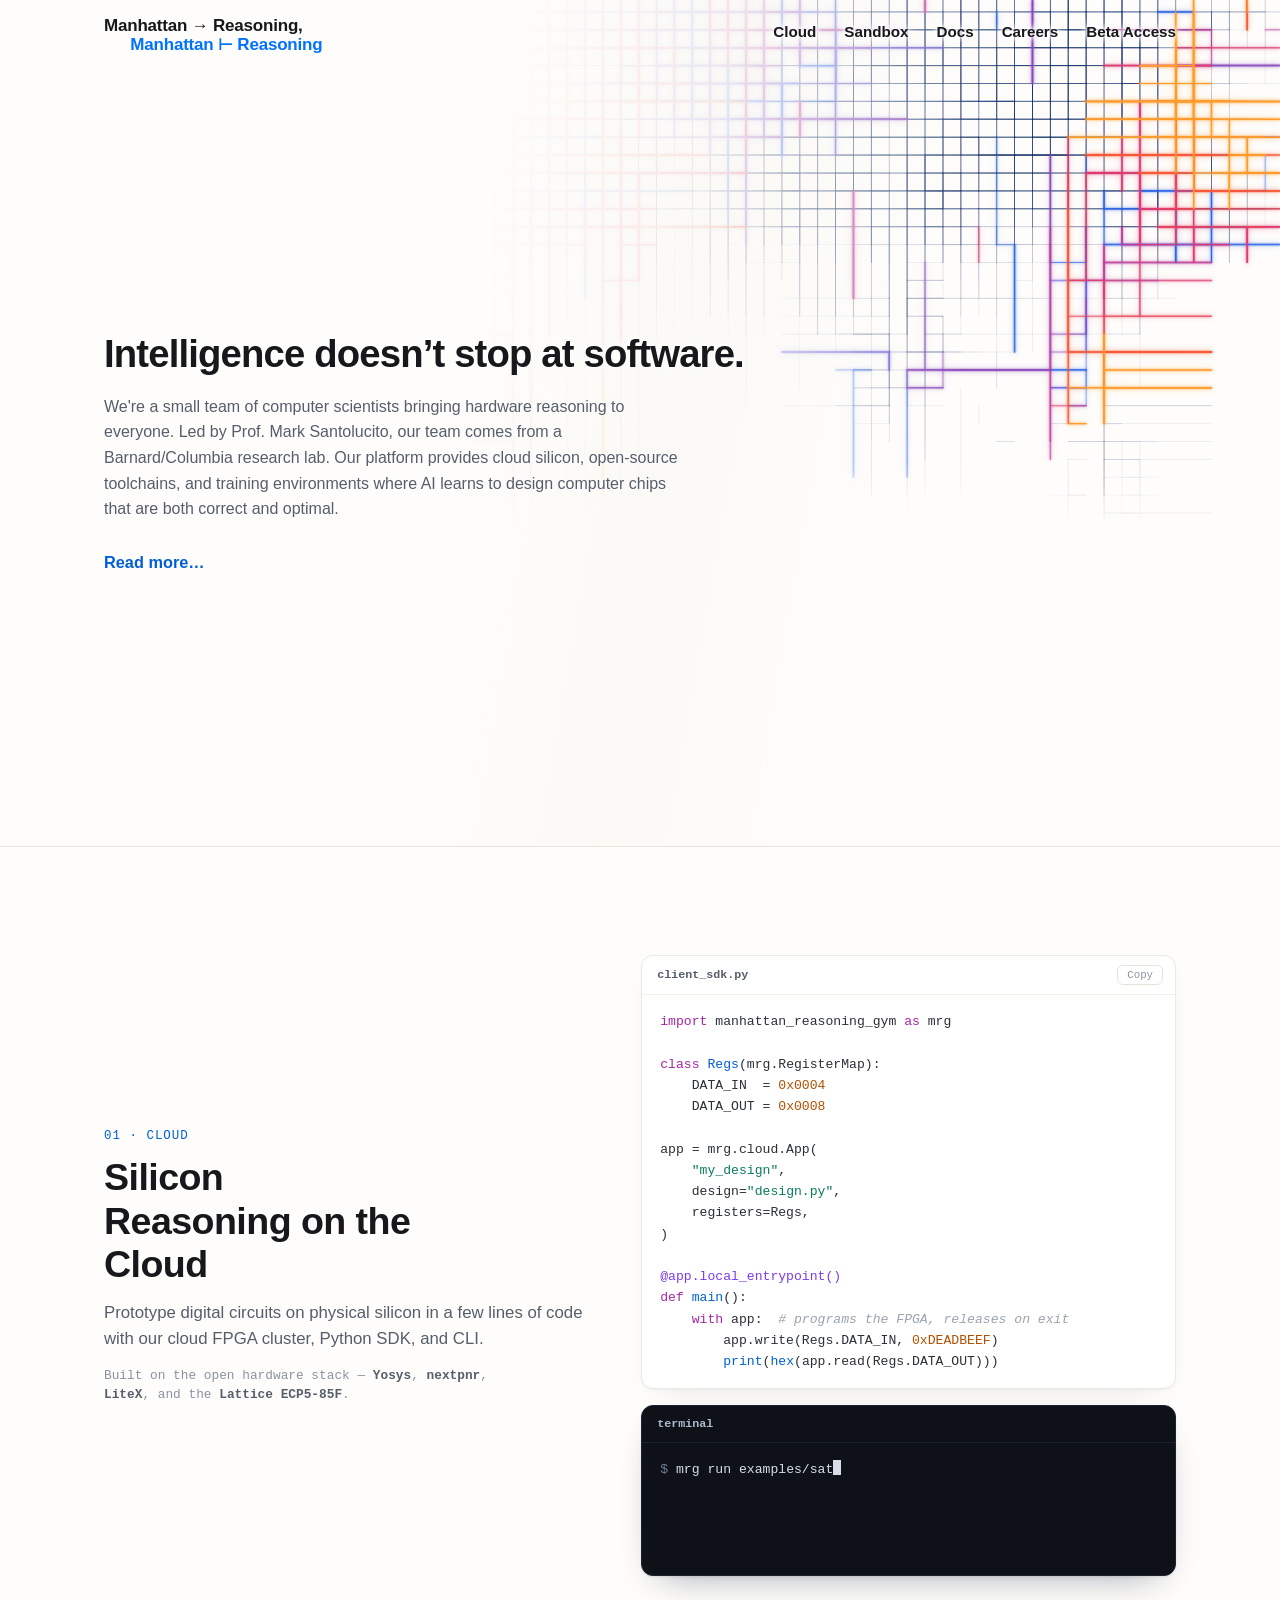
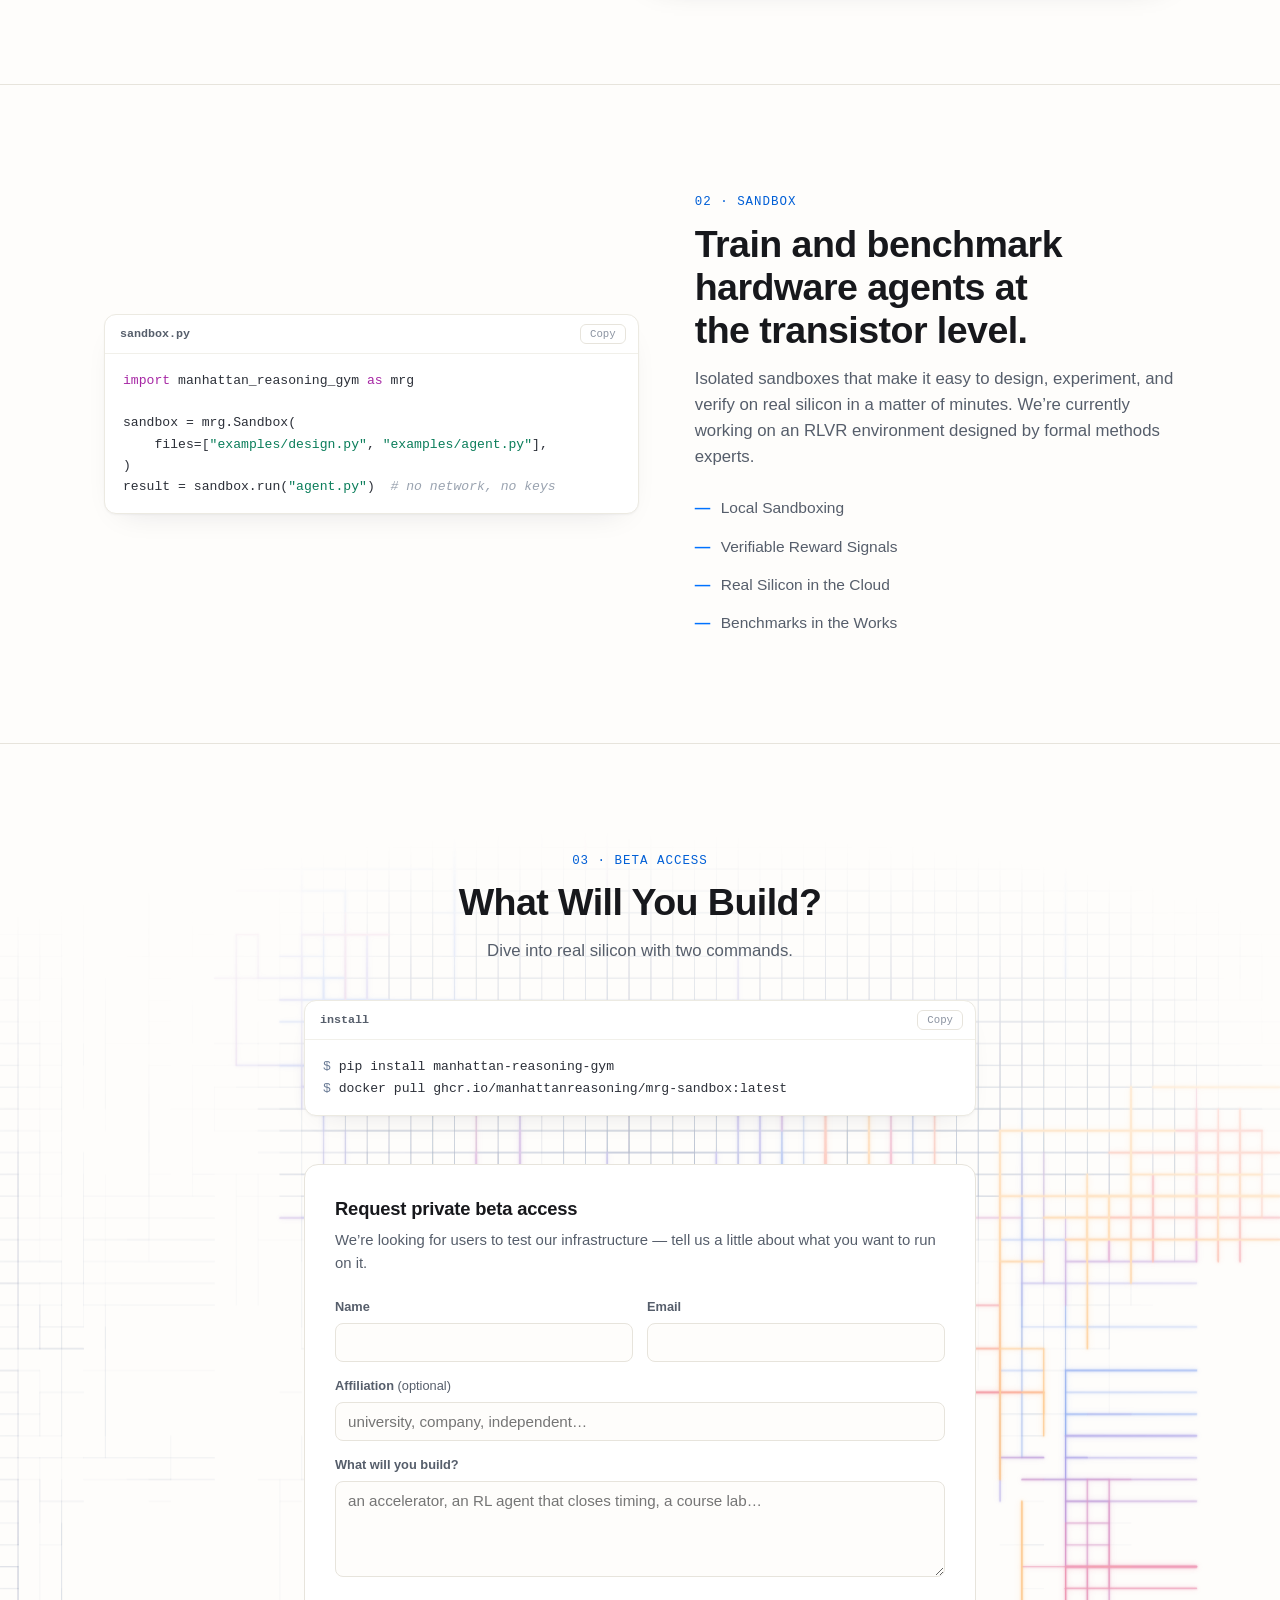
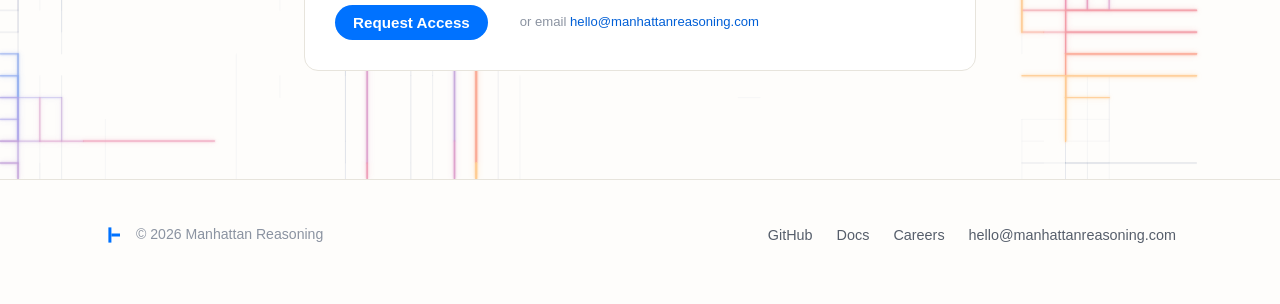
==== commit f20d561e: "Fix docker pull command: stray trailing colon and stale org name index.html had an extra colon after" ====
--- a/index.html
+++ b/index.html
@@ -145,7 +145,7 @@
         <div class="code-card beta-install reveal">
           <div class="code-head"><span class="fname">install</span><button class="copy-btn" type="button">Copy</button></div>
           <pre><code><span class="term-dim">$</span> pip install manhattan-reasoning-gym
-<span class="term-dim">$</span> docker pull ghcr.io/manhattanreasoning/mrg-sandbox:latest:</code></pre>
+<span class="term-dim">$</span> docker pull ghcr.io/manhattanreasoning/mrg-sandbox:latest</code></pre>
         </div>
 
         <div class="beta-form-card reveal">
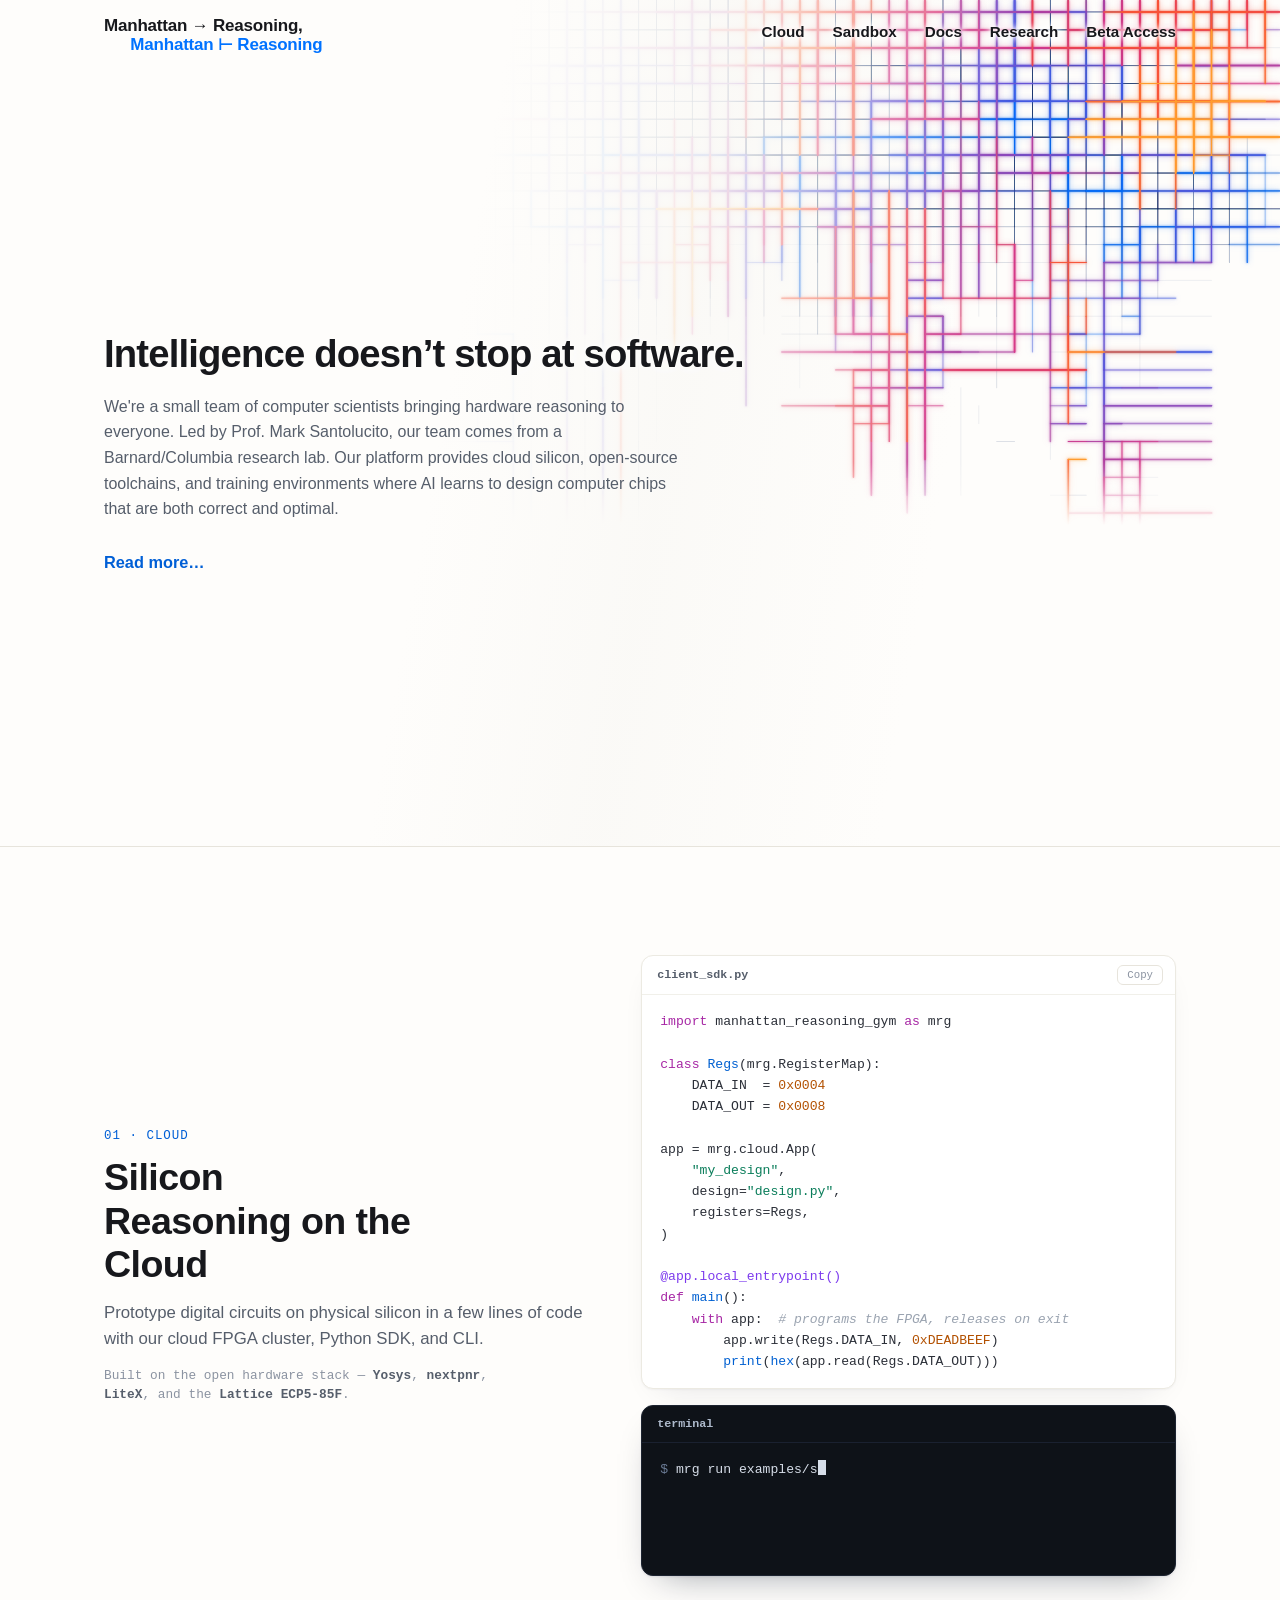
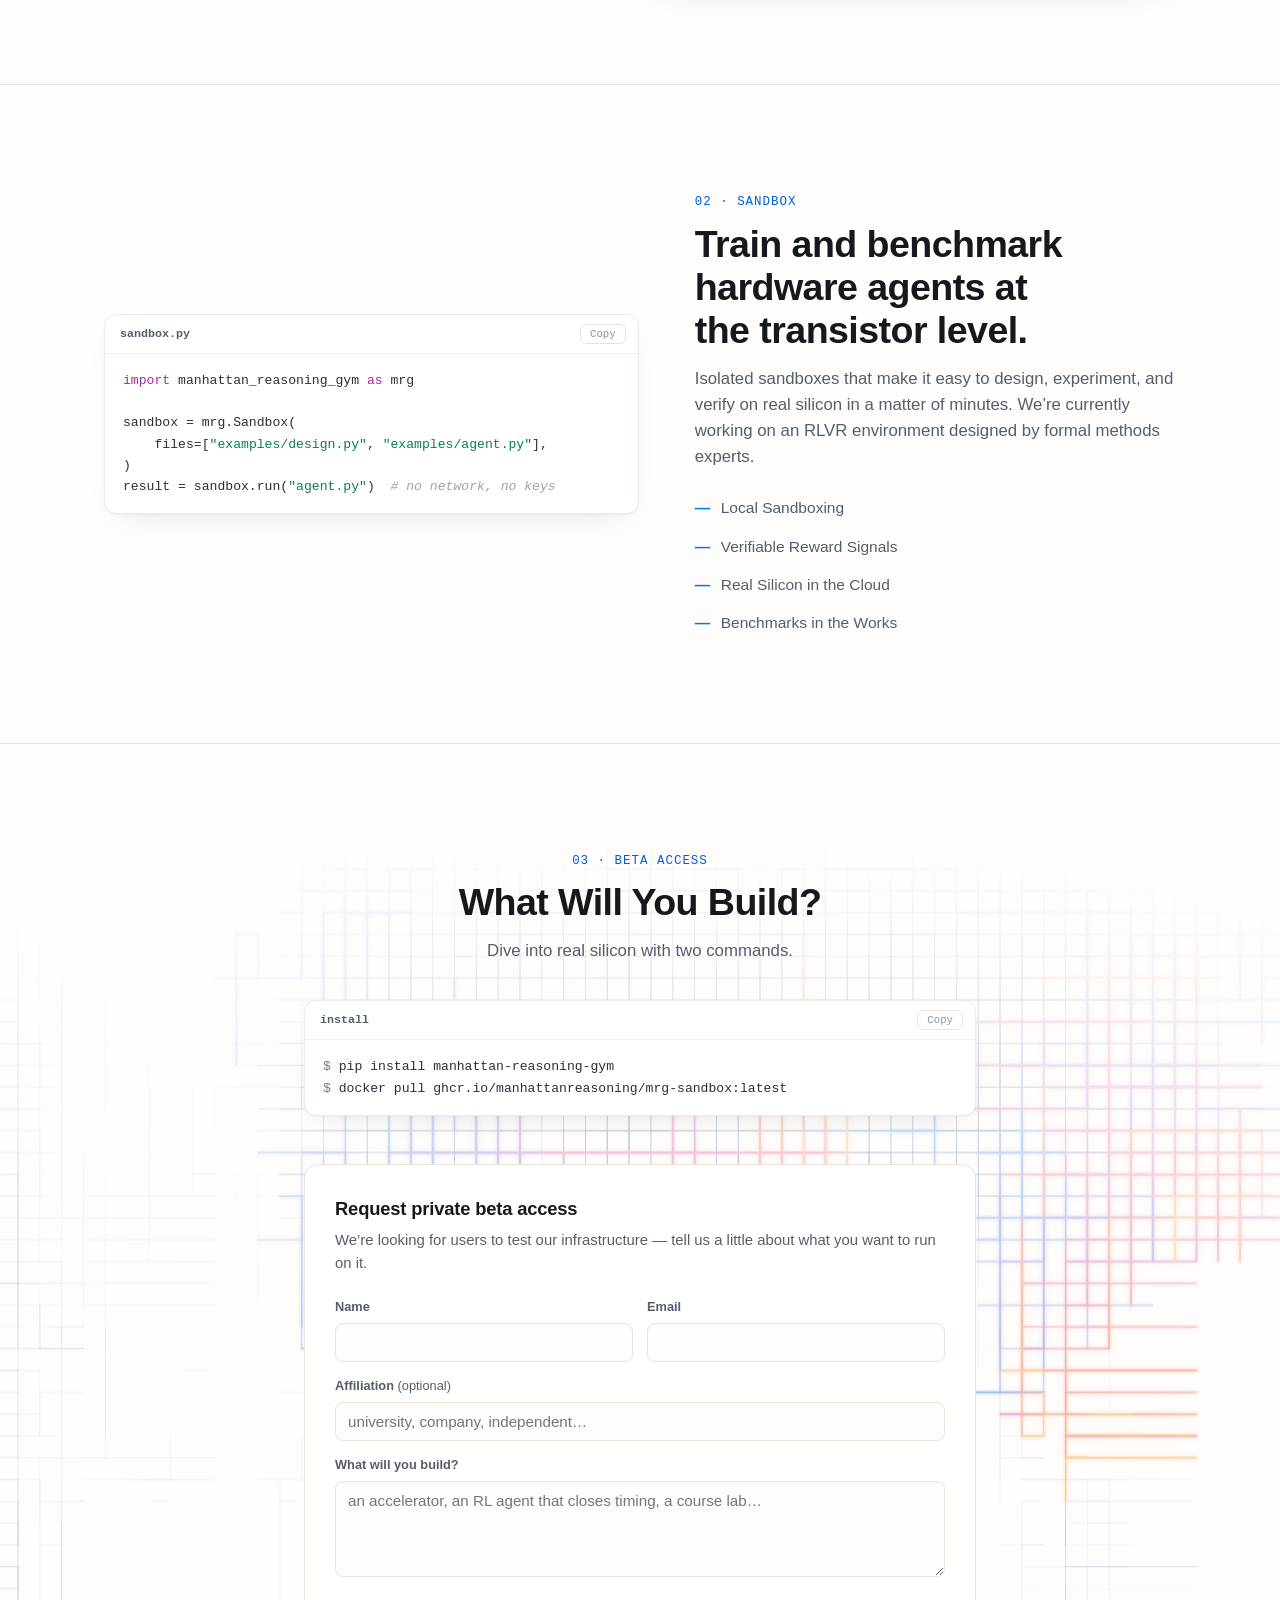
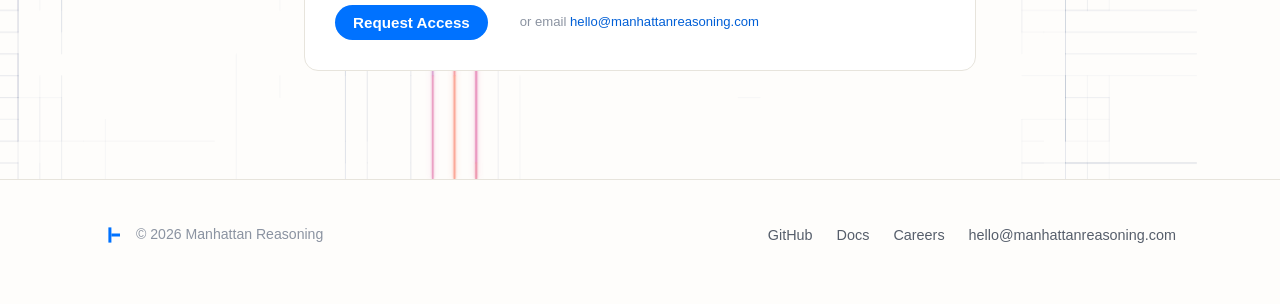
==== commit 63b59384: "Add the research vision page, replacing Careers in the nav research.html sets the Fall 2026 research" ====
--- a/index.html
+++ b/index.html
@@ -27,7 +27,7 @@
         <a href="#cloud">Cloud</a>
         <a href="#sandbox">Sandbox</a>
         <a href="https://docs.manhattanreasoning.com">Docs</a>
-        <a href="careers.html">Careers</a>
+        <a href="research.html">Research</a>
         <a href="#beta">Beta Access</a>
       </nav>
     </div>
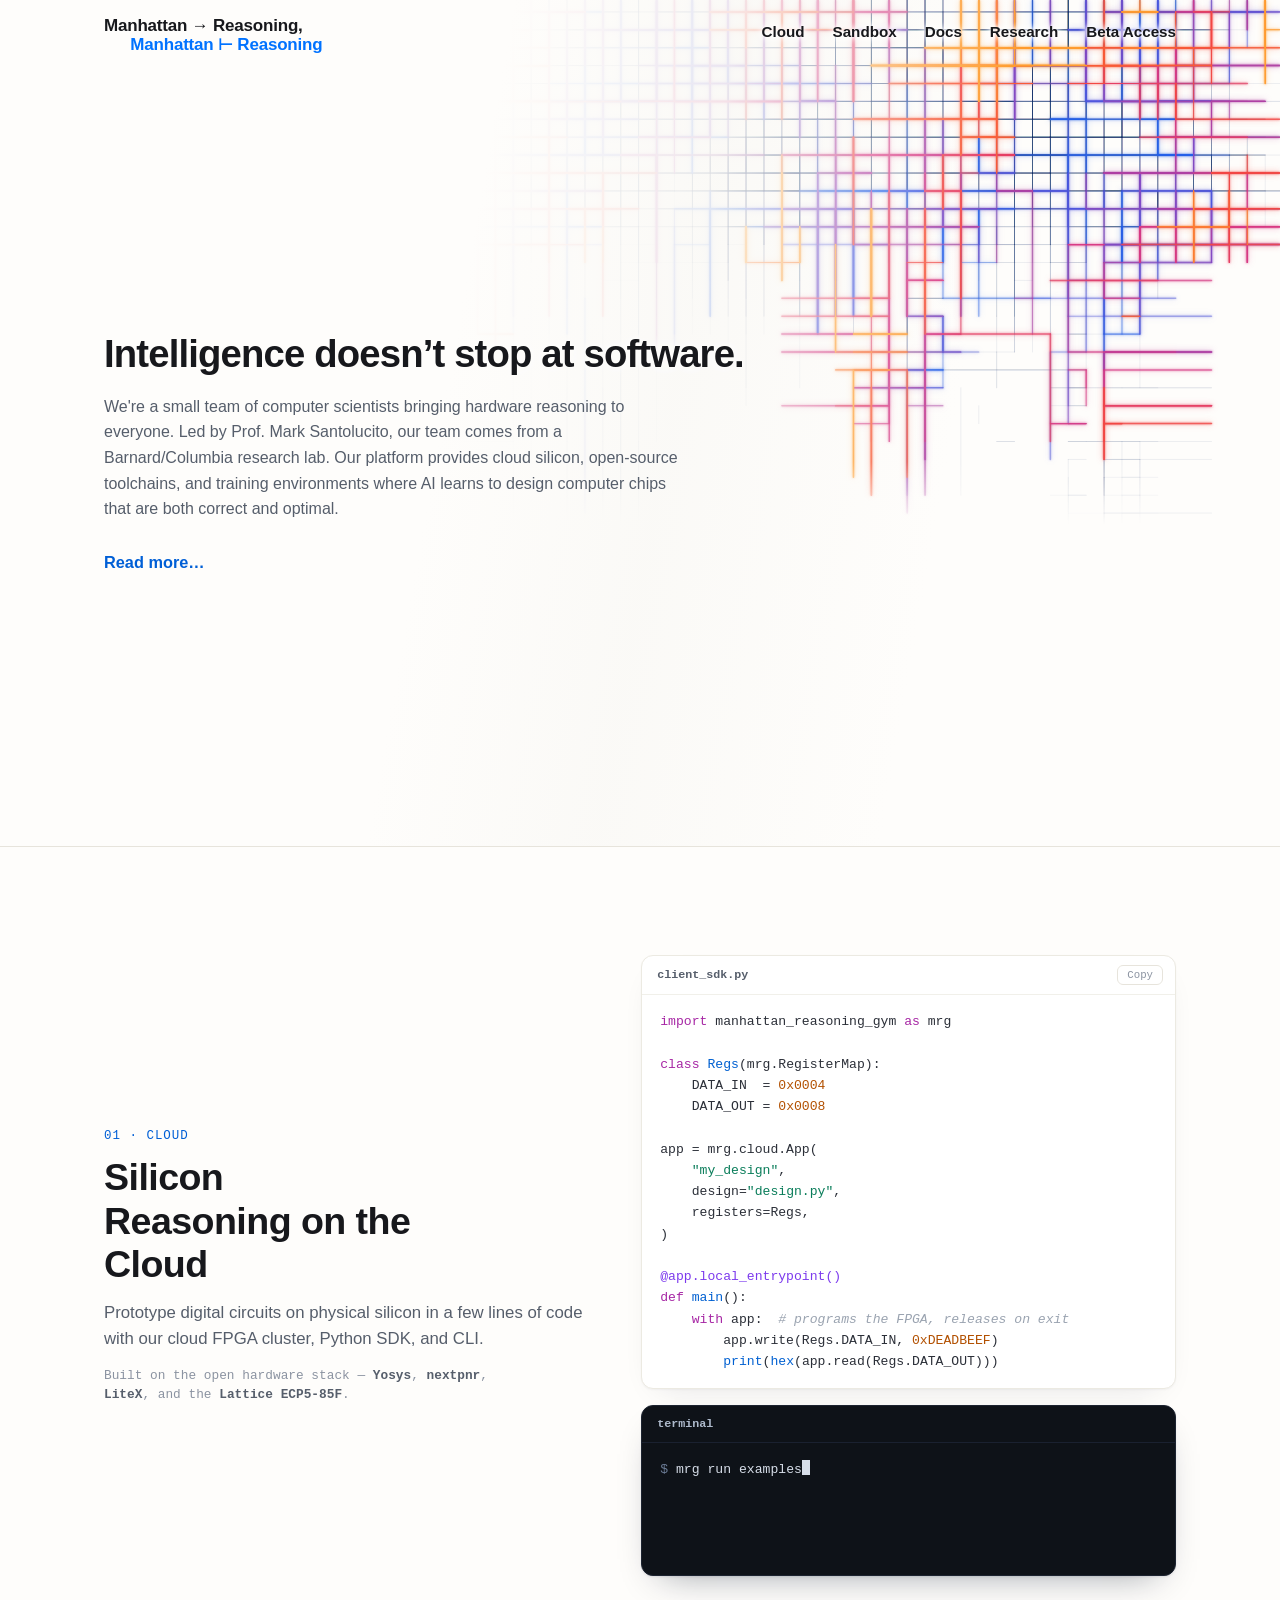
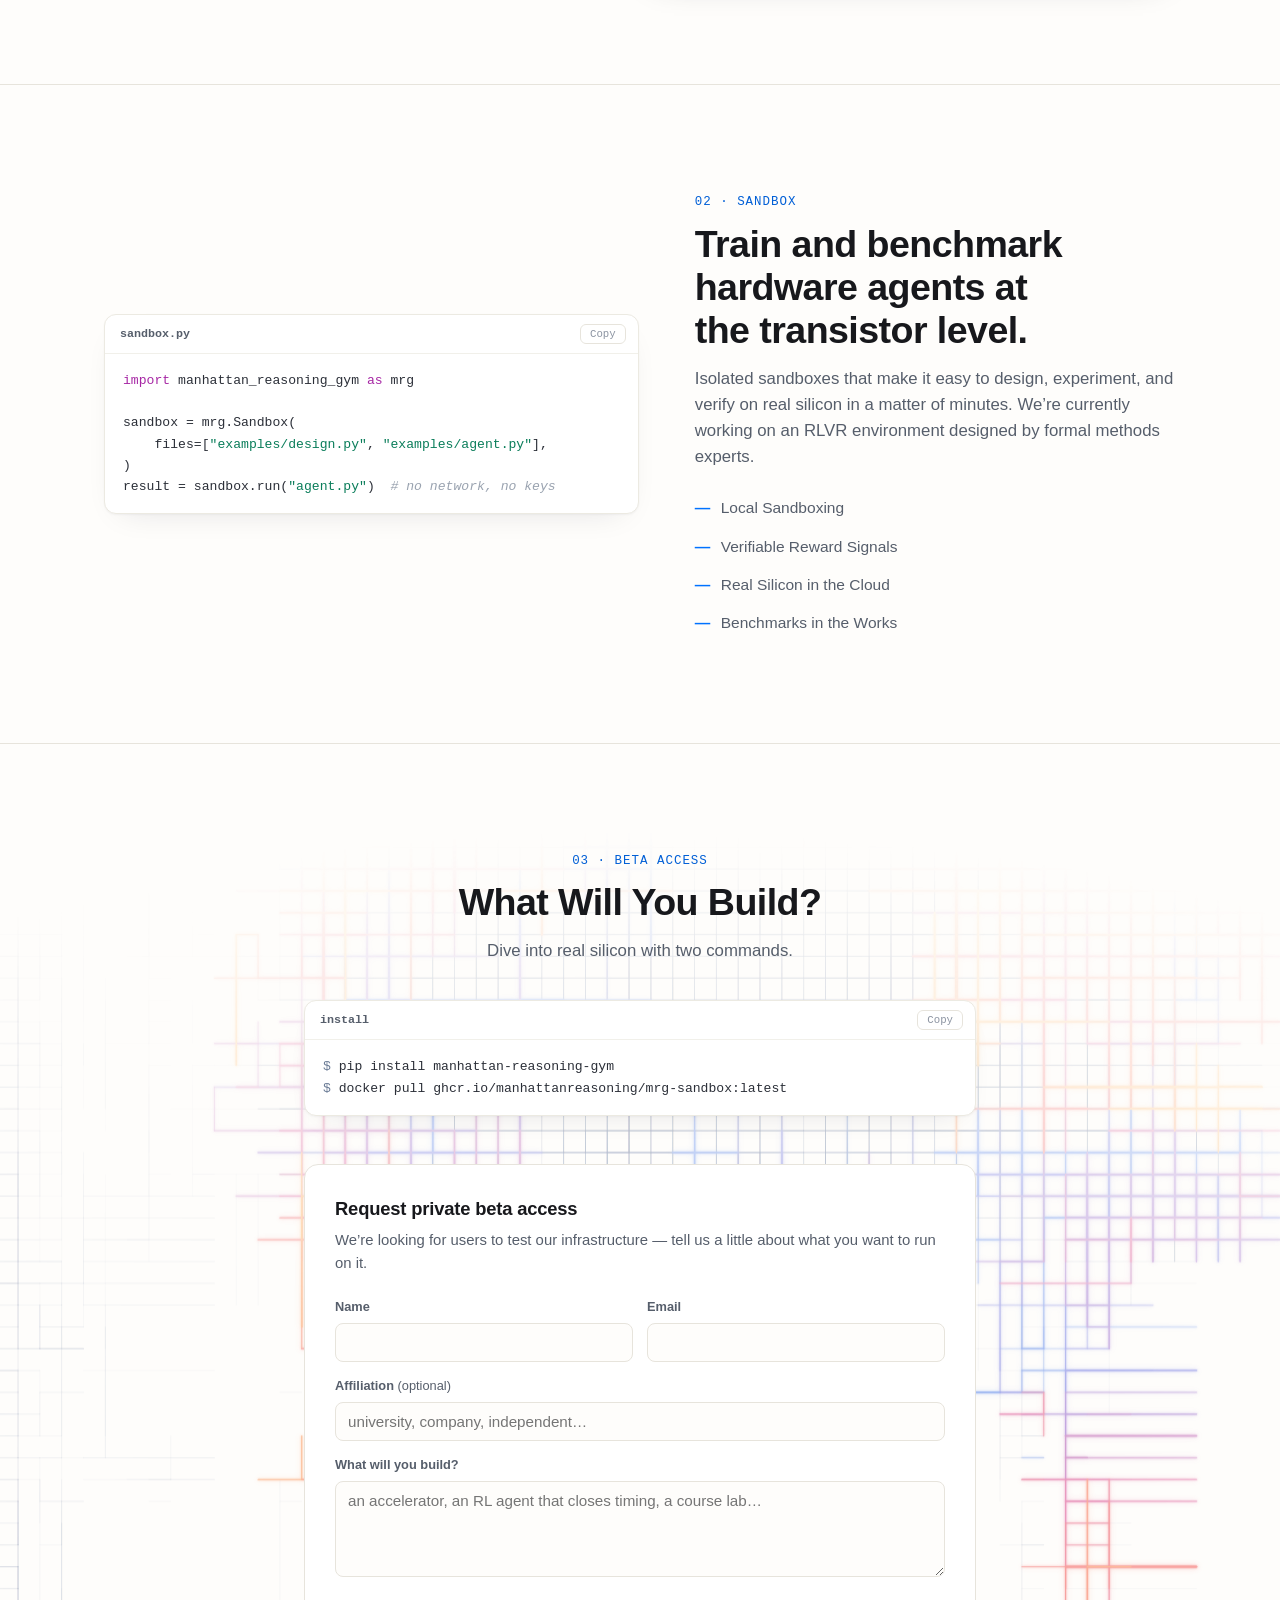
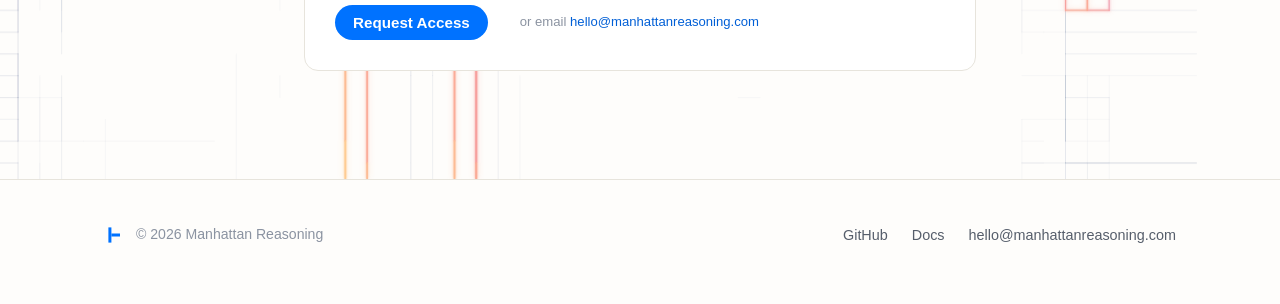
==== commit 3f1780e4: "Drop the Careers footer link too Careers is out of the nav, so the footer link on index.html was the" ====
--- a/index.html
+++ b/index.html
@@ -196,7 +196,6 @@
       <nav class="footer-links">
         <a href="https://github.com/ManhattanReasoning">GitHub</a>
         <a href="https://docs.manhattanreasoning.com">Docs</a>
-        <a href="careers.html">Careers</a>
         <a href="mailto:hello@manhattanreasoning.com">hello@manhattanreasoning.com</a>
       </nav>
     </div>
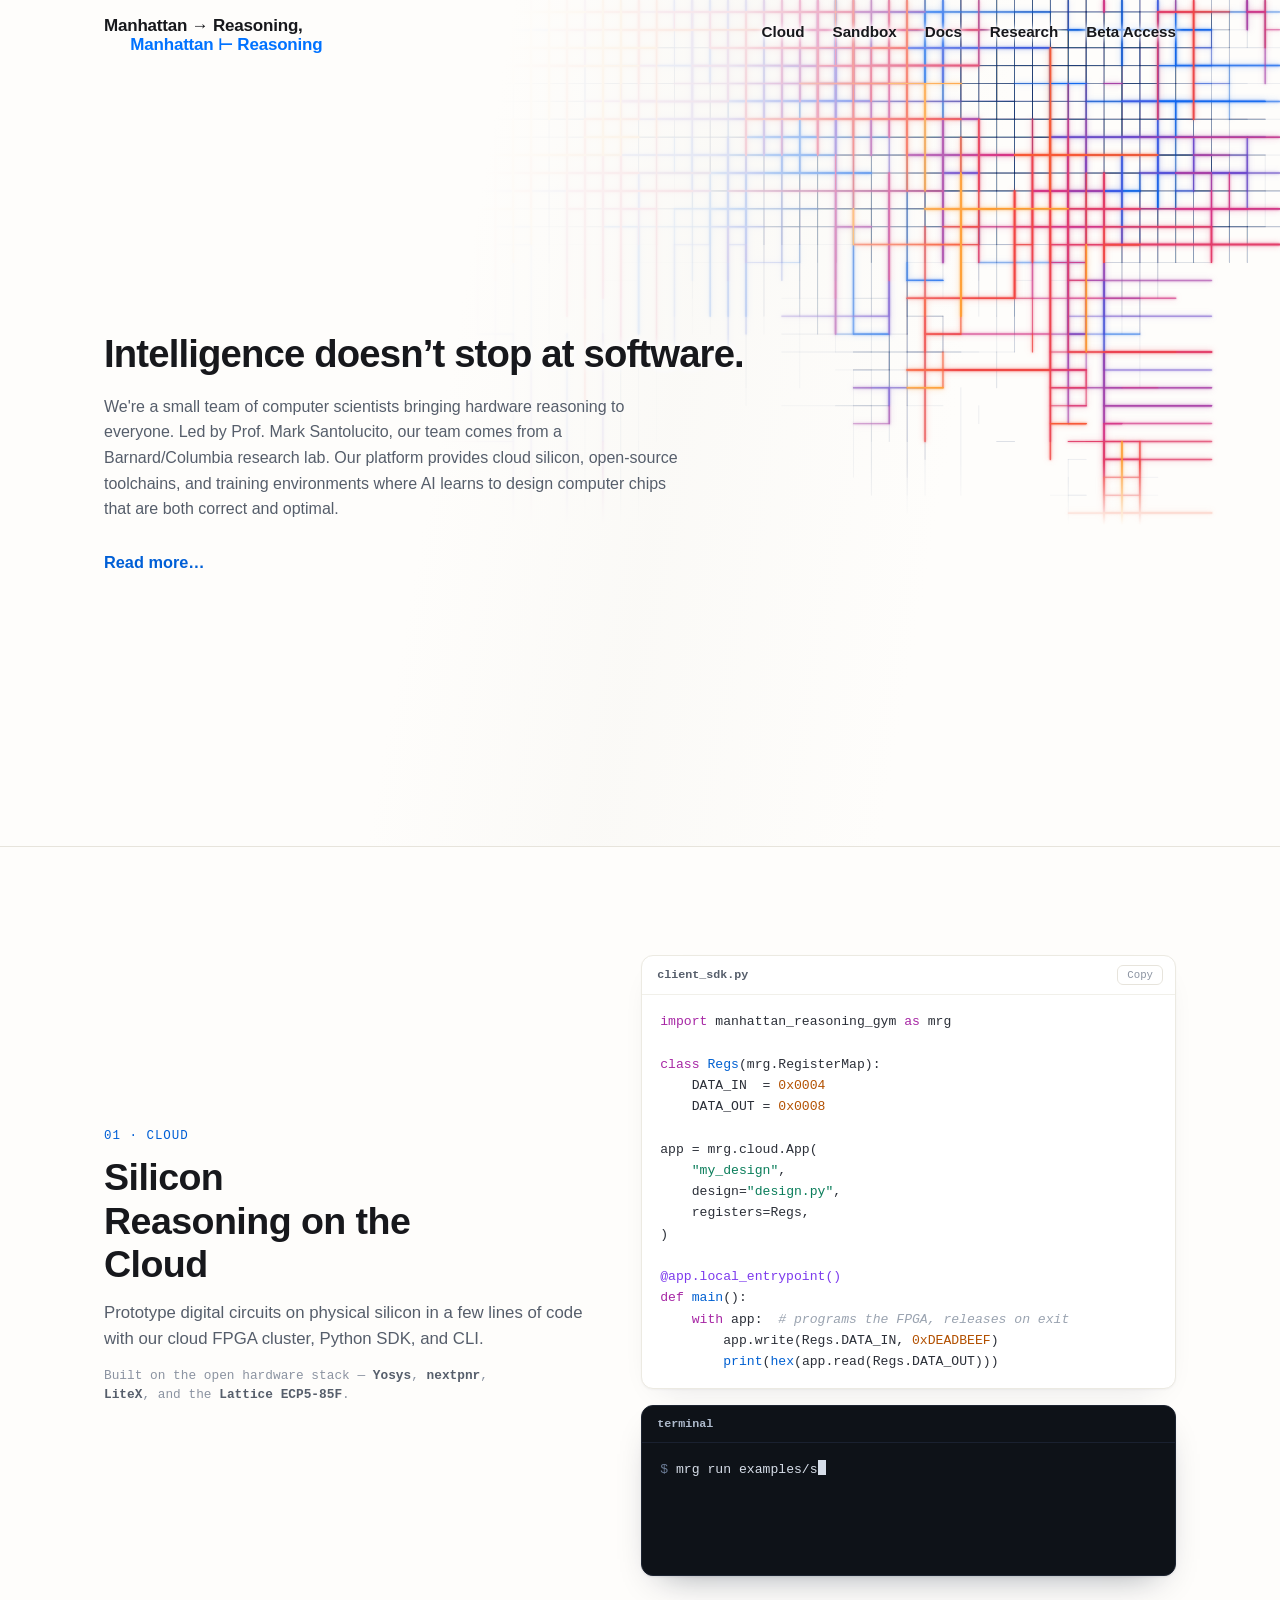
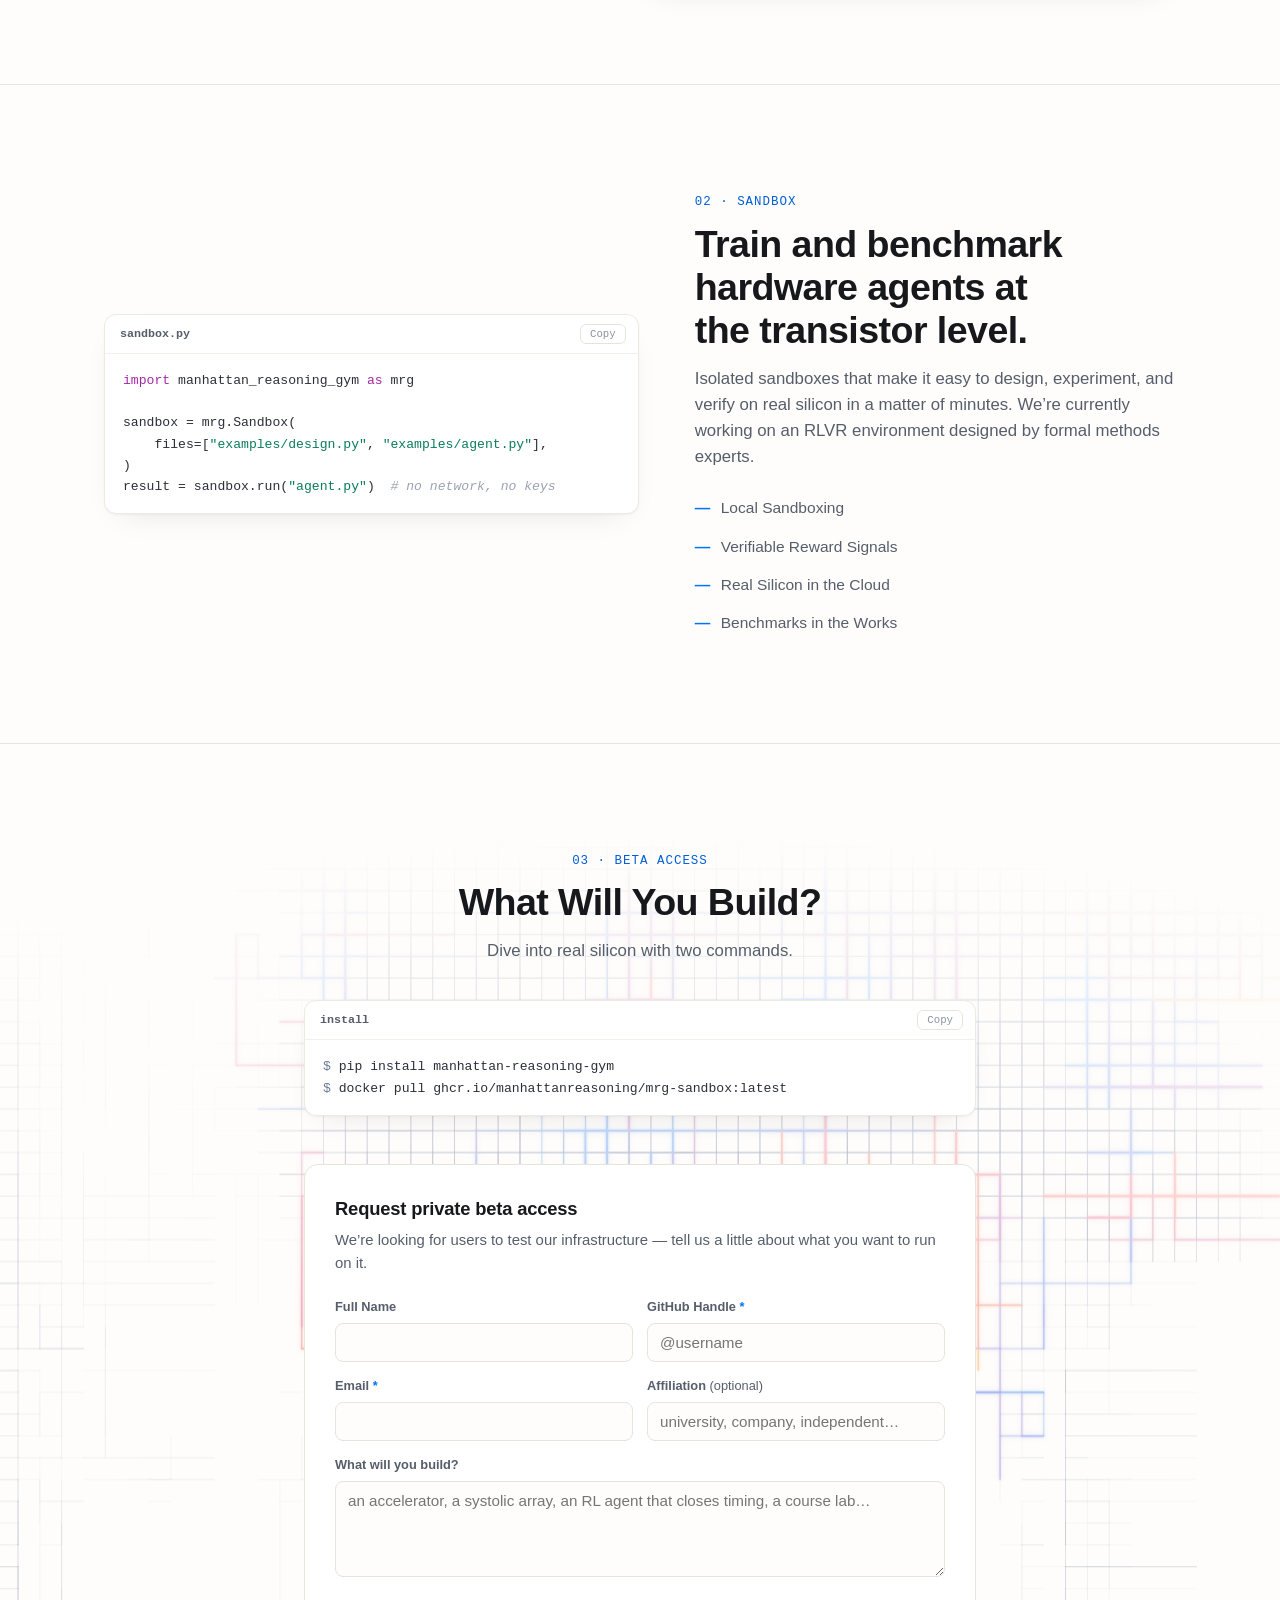
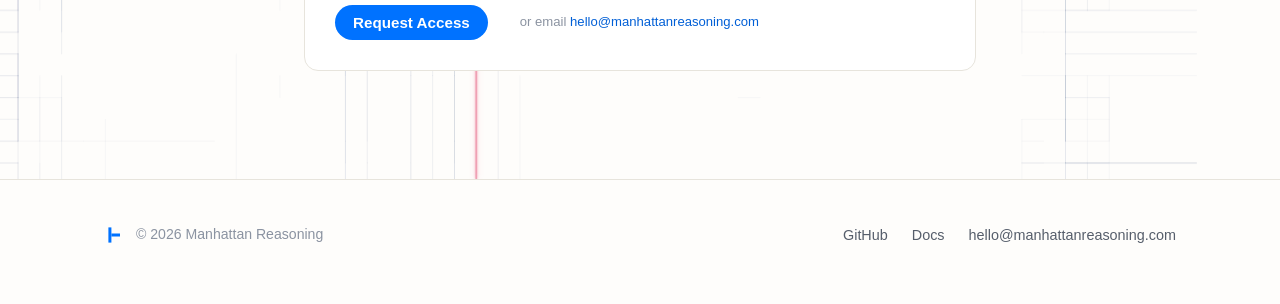
==== commit f0331864: "feat(beta): wire beta request form to orchestrator API with GitHub username" ====
--- a/index.html
+++ b/index.html
@@ -154,24 +154,28 @@
             a little about what you want to run on it.</p>
           <!-- Create a form at https://formspree.io and replace YOUR_FORM_ID.
                Until then, submissions fall back to a pre-filled email. -->
-          <form id="beta-form" action="https://formspree.io/f/xaqglpwb" method="POST">
+          <form id="beta-form" action="https://api.manhattanreasoning.com/api/beta/apply" method="POST">
             <div class="form-grid">
               <div class="field">
-                <label for="f-name">Name</label>
-                <input id="f-name" name="name" type="text" required autocomplete="name" />
-              </div>
-              <div class="field">
-                <label for="f-email">Email</label>
+                <label for="f-name">Full Name</label>
+                <input id="f-name" name="full_name" type="text" autocomplete="name" />
+              </div>
+              <div class="field">
+                <label for="f-github">GitHub Handle <span style="font-weight:600; color:var(--accent)">*</span></label>
+                <input id="f-github" name="github_username" type="text" required placeholder="@username" autocomplete="username" />
+              </div>
+              <div class="field">
+                <label for="f-email">Email <span style="font-weight:600; color:var(--accent)">*</span></label>
                 <input id="f-email" name="email" type="email" required autocomplete="email" />
               </div>
-              <div class="field full">
+              <div class="field">
                 <label for="f-aff">Affiliation <span style="font-weight:400">(optional)</span></label>
                 <input id="f-aff" name="affiliation" type="text" placeholder="university, company, independent…" />
               </div>
               <div class="field full">
                 <label for="f-build">What will you build?</label>
-                <textarea id="f-build" name="building" required
-                  placeholder="an accelerator, an RL agent that closes timing, a course lab…"></textarea>
+                <textarea id="f-build" name="intended_use"
+                  placeholder="an accelerator, a systolic array, an RL agent that closes timing, a course lab…"></textarea>
               </div>
             </div>
             <div class="form-foot">
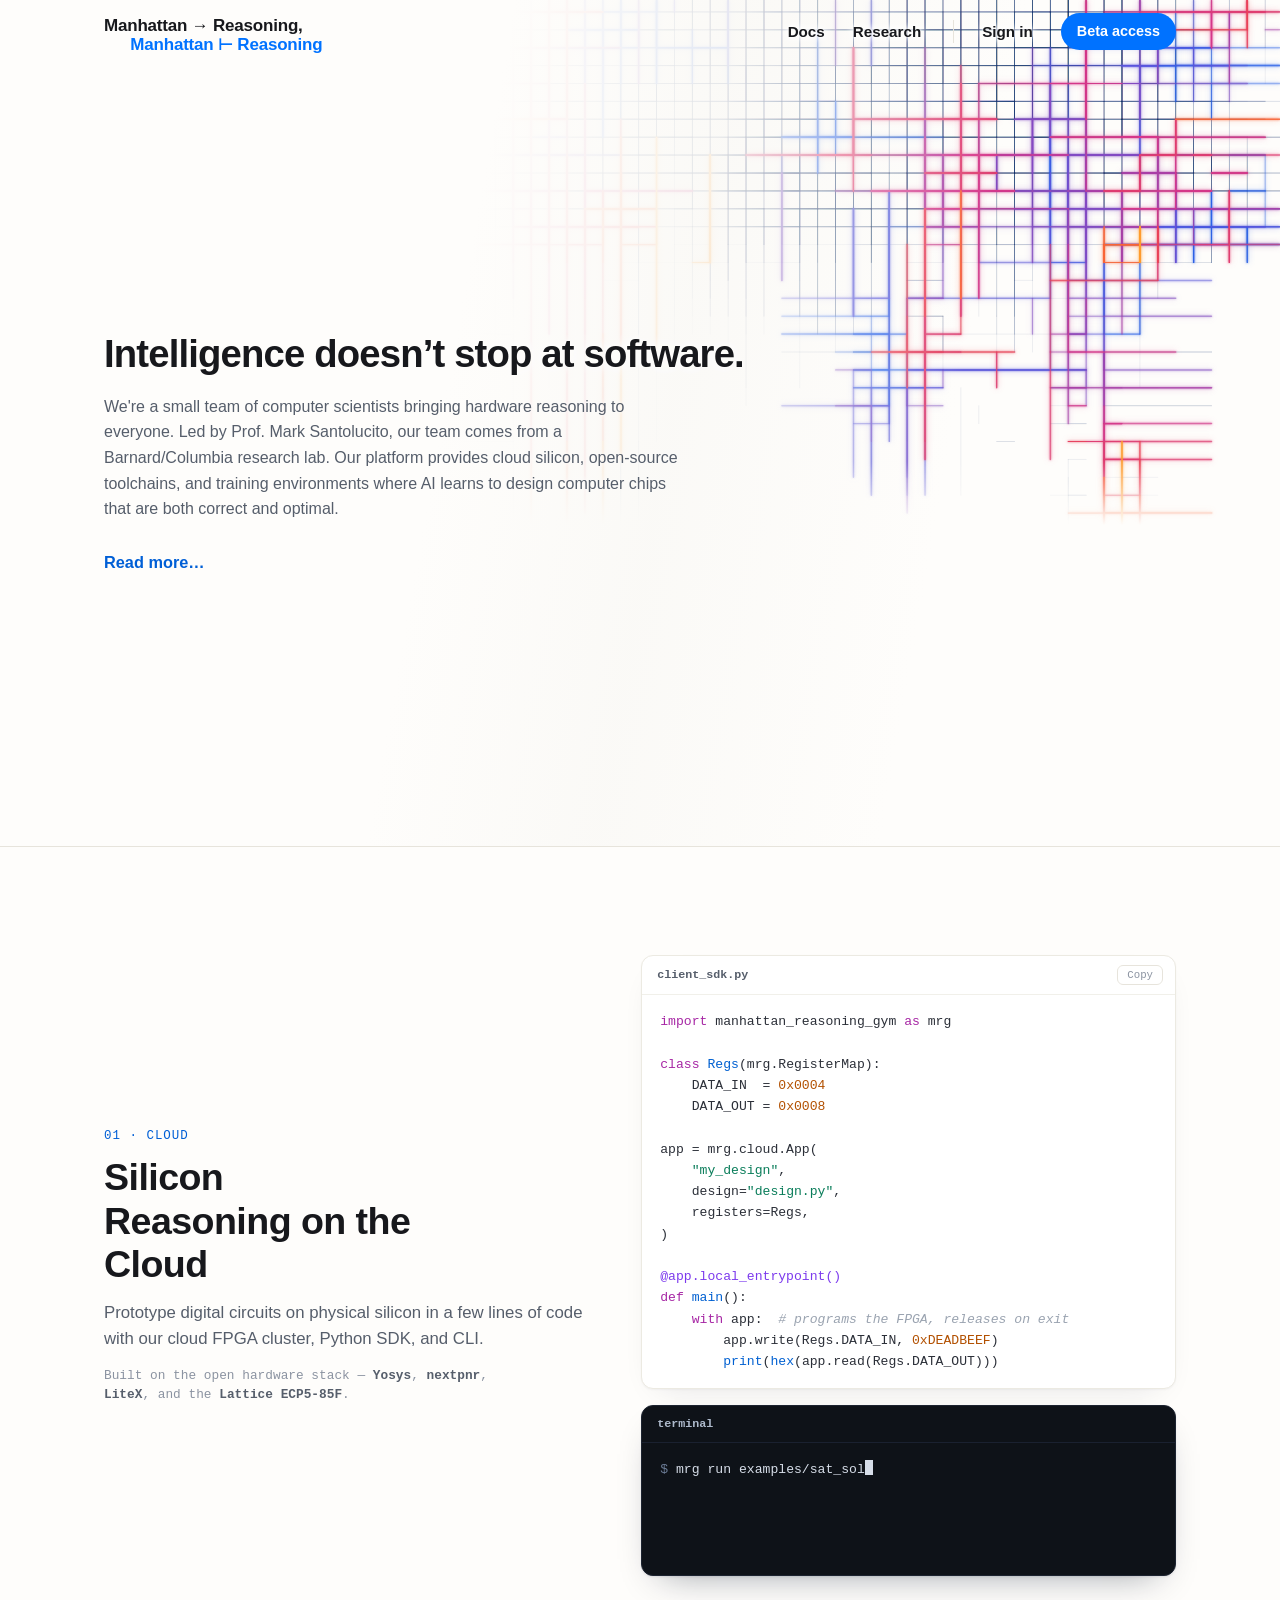
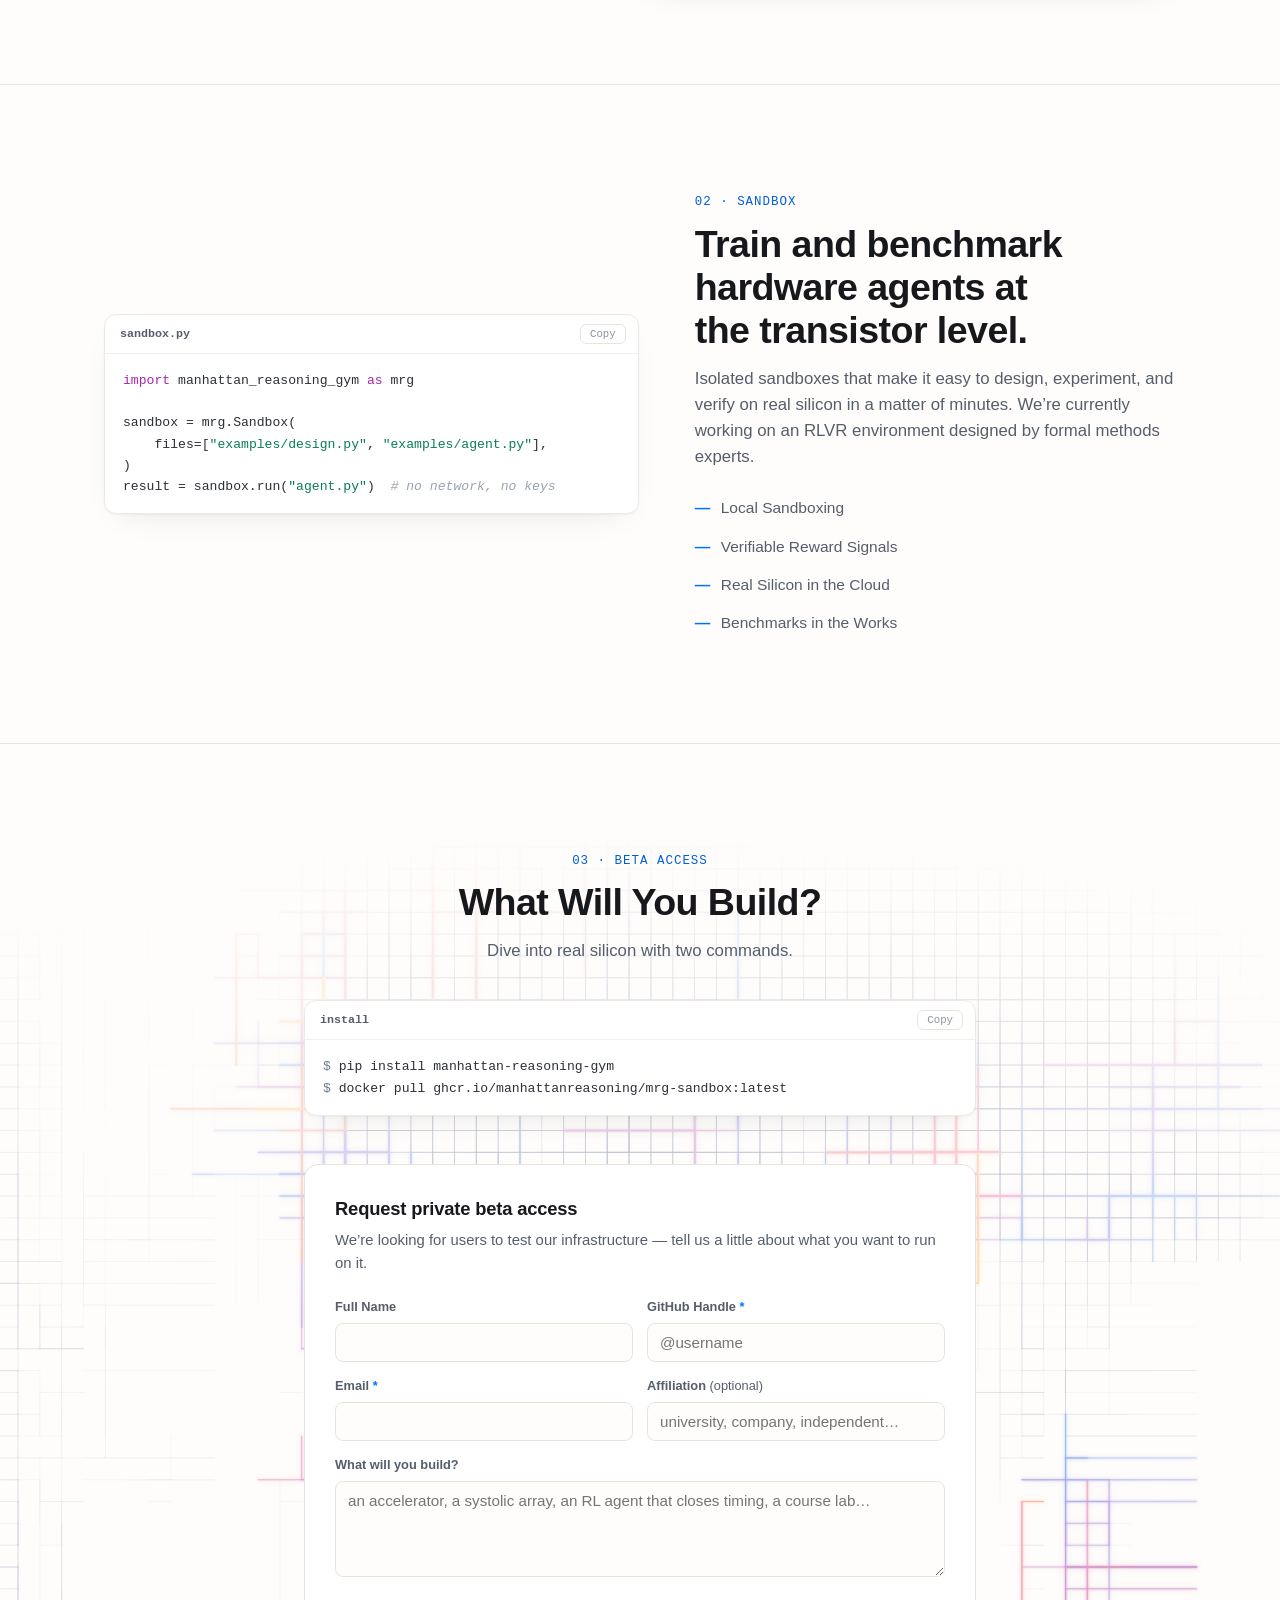
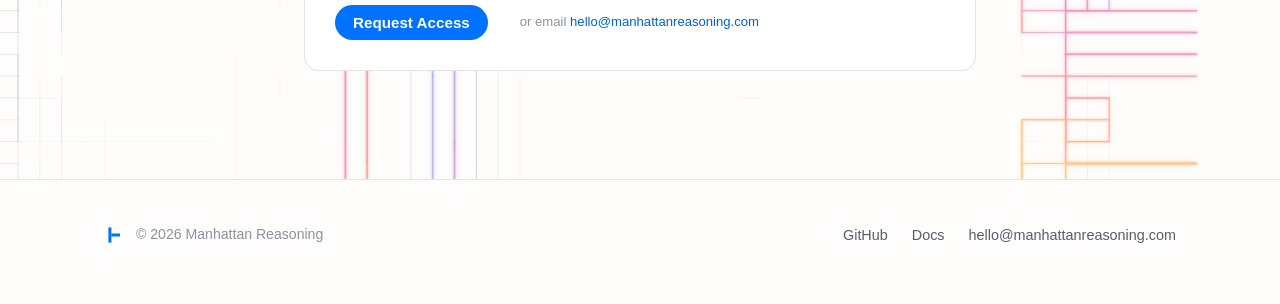
==== commit a6ee7c51: "Trim the nav and add Sign in to the dashboard The nav had five links, two of them (Cloud, Sandbox) j" ====
--- a/index.html
+++ b/index.html
@@ -24,11 +24,10 @@
         <span></span><span></span><span></span>
       </button>
       <nav class="nav-links" id="site-nav">
-        <a href="#cloud">Cloud</a>
-        <a href="#sandbox">Sandbox</a>
         <a href="https://docs.manhattanreasoning.com">Docs</a>
         <a href="research.html">Research</a>
-        <a href="#beta">Beta Access</a>
+        <a class="nav-signin" href="https://app.manhattanreasoning.com">Sign in</a>
+        <a class="btn nav-cta" href="#beta">Beta access</a>
       </nav>
     </div>
   </header>
--- a/css/style.css
+++ b/css/style.css
@@ -106,6 +106,20 @@
 }
 .nav.scrolled .nav-links a { text-shadow: none; }
 .nav-links a:hover { color: var(--accent-ink); text-decoration: none; }
+/* account actions sit apart from the page links: a hairline divider before
+   "Sign in", then the beta call to action as the one filled button */
+.nav-links .nav-signin {
+  margin-left: 4px;
+  padding-left: 28px;
+  border-left: 1px solid var(--line);
+}
+.nav-links .nav-cta {
+  color: #fff;
+  padding: 7px 16px;
+  font-size: 0.9rem;
+  text-shadow: none;
+}
+.nav-links .nav-cta:hover { color: #fff; }
 
 .nav-toggle {
   display: none;
@@ -549,30 +563,28 @@
     text-shadow: none;
   }
   .nav-links a:hover { background: rgba(0, 114, 255, 0.08); }
+  .nav-links .nav-signin {
+    margin: 6px 0 0;
+    padding-left: 12px;
+    border-left: none;
+    border-top: 1px solid var(--line);
+    border-radius: 0 0 8px 8px;
+    padding-top: 14px;
+  }
+  .nav-links .nav-cta {
+    margin-top: 4px;
+    padding: 10px 12px;
+    text-align: center;
+    border-radius: 999px;
+  }
+  .nav-links .nav-cta:hover { background: var(--accent-ink); }
   .section { padding: 56px 0; }
 
-  body:not(.careers-page) main#top .hero {
+  main#top .hero {
     justify-content: flex-start;
   }
-  body:not(.careers-page) main#top .hero .container {
+  main#top .hero .container {
     padding-top: clamp(36px, 9vh, 84px);
-  }
-
-  body.careers-page {
-    min-height: 100svh;
-    min-height: 100dvh;
-    display: flex;
-    flex-direction: column;
-  }
-  body.careers-page main#top {
-    flex: 1;
-    display: flex;
-  }
-  body.careers-page main#top .hero {
-    flex: 1;
-    min-height: 100%;
-    width: 100%;
-    padding-bottom: 36px;
   }
 }
 
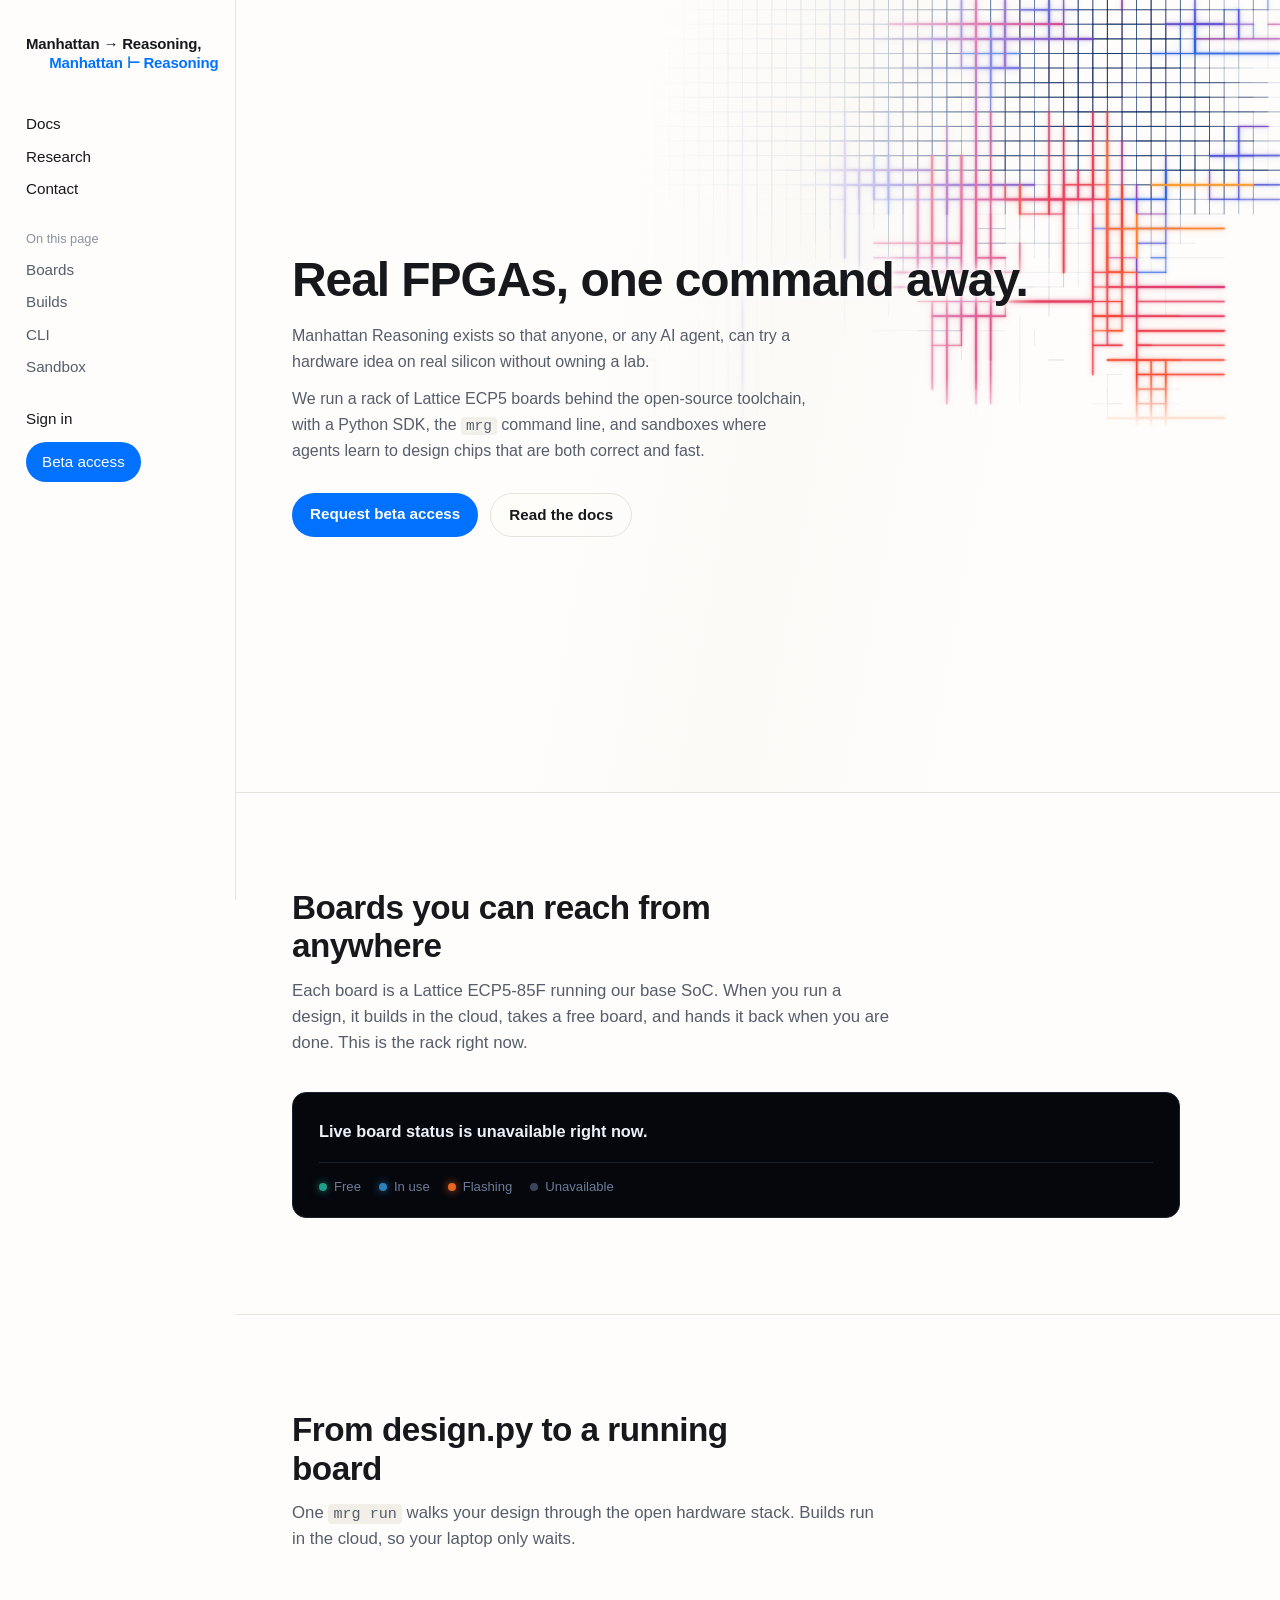
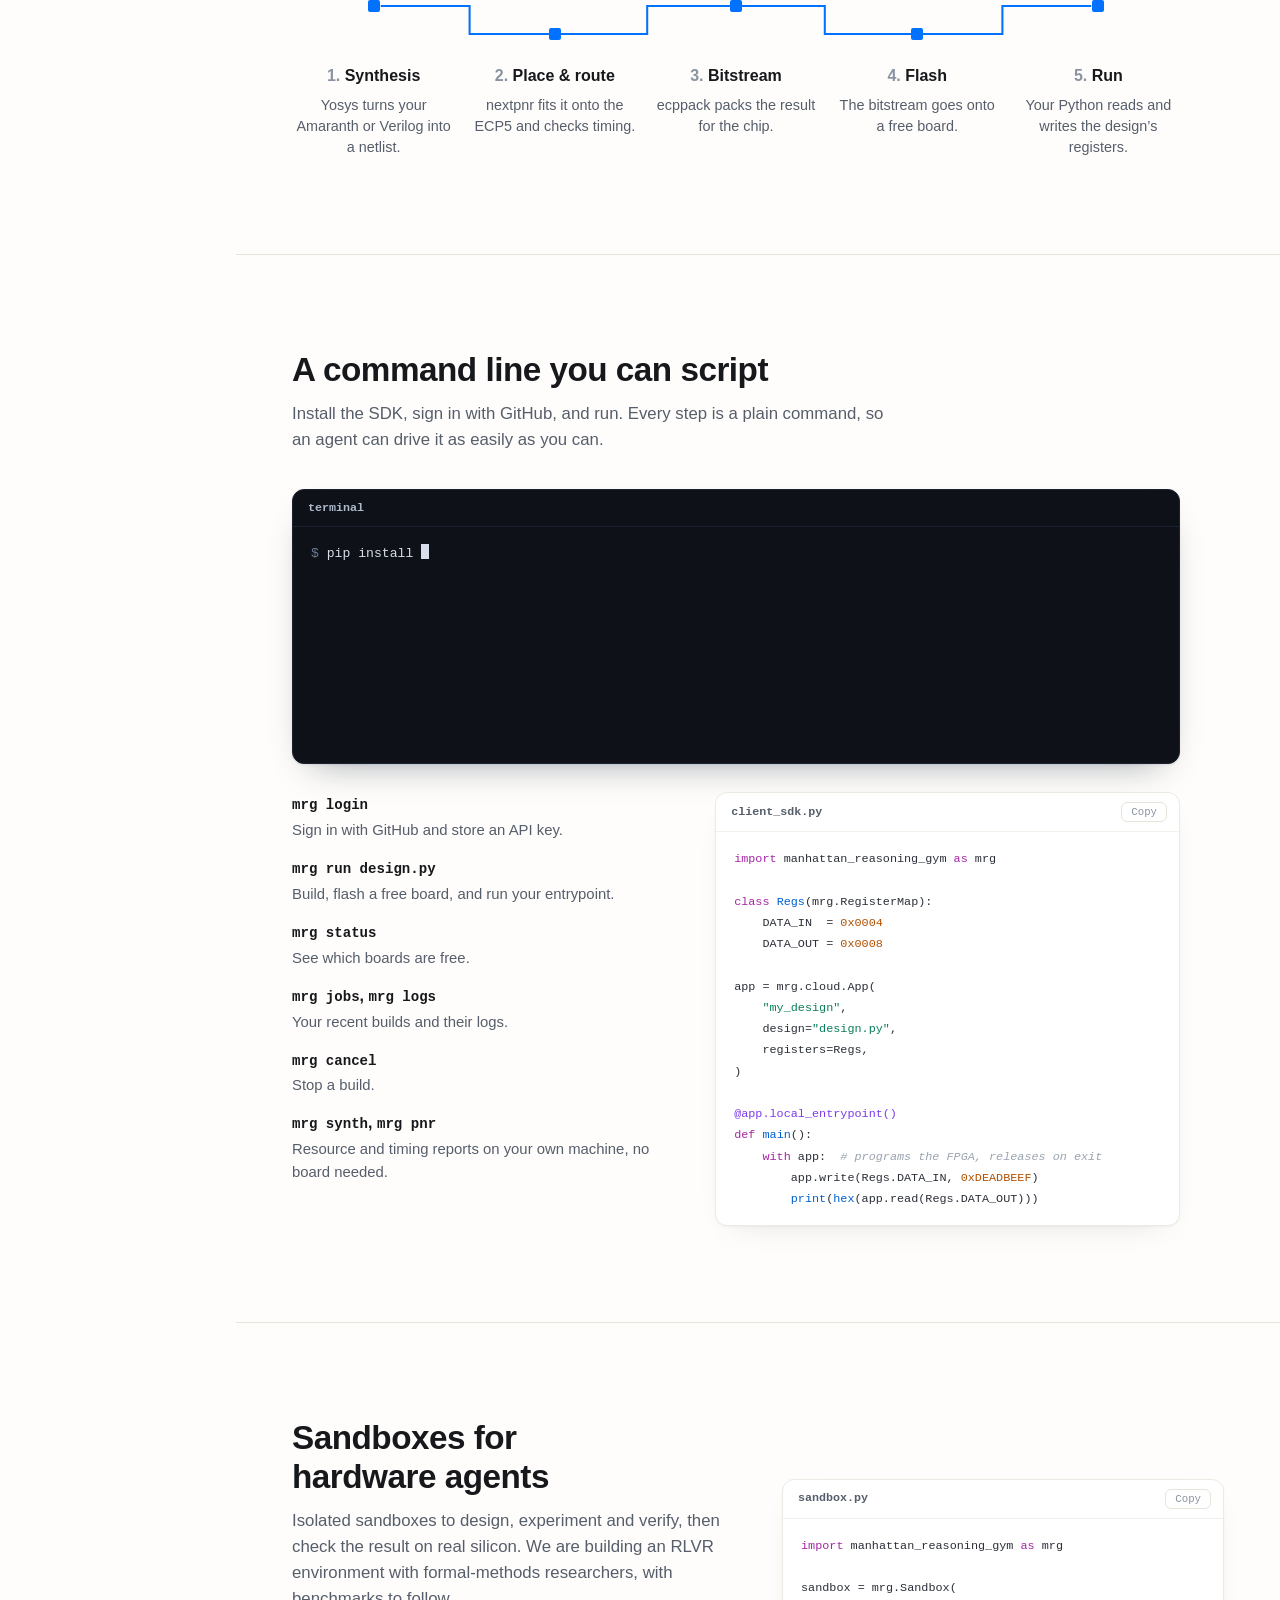
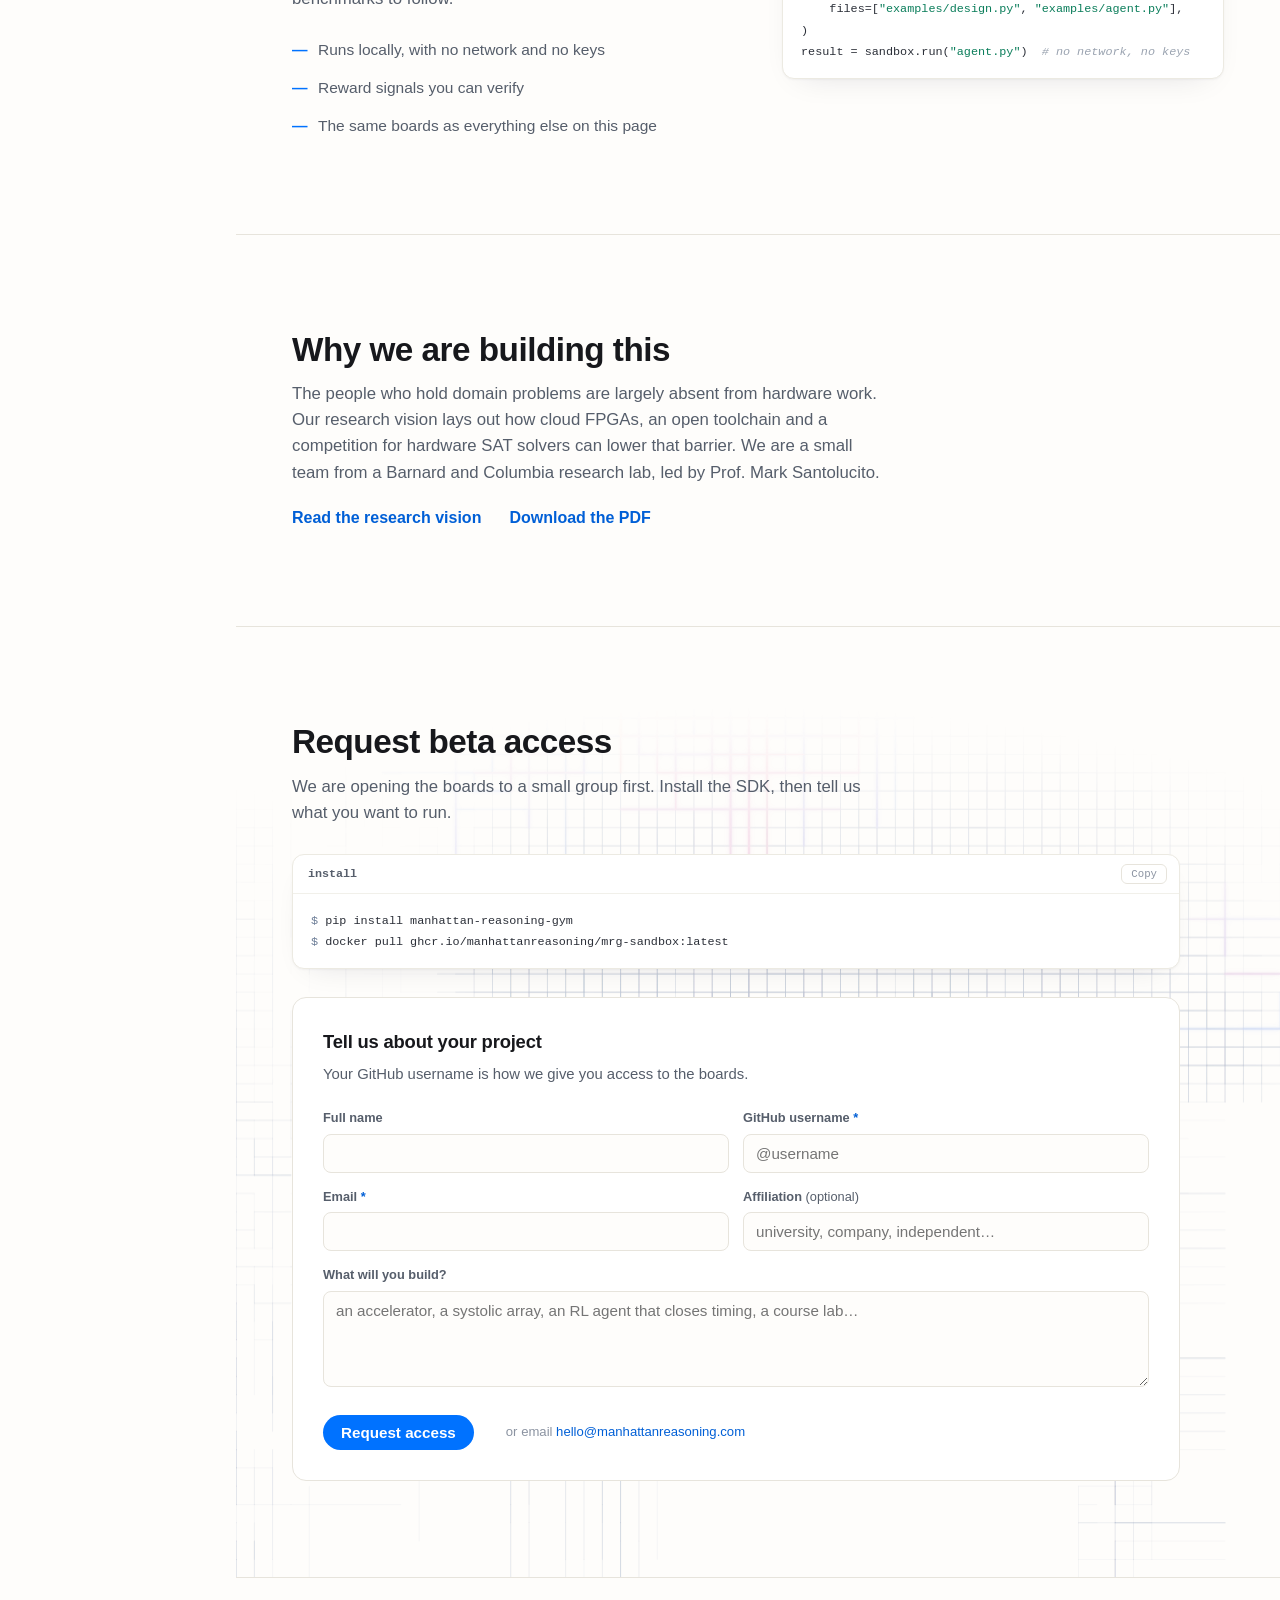
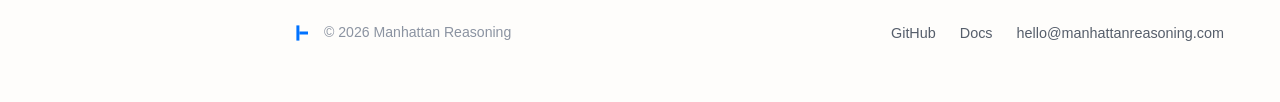
==== commit 7e919550: "Redesign the home page around the product: live boards, build pipeline, CLI - One-line headline, a w" ====
--- a/index.html
+++ b/index.html
@@ -3,18 +3,18 @@
 <head>
   <meta charset="utf-8" />
   <meta name="viewport" content="width=device-width, initial-scale=1" />
-  <title>Manhattan Reasoning — Intelligence doesn't stop at software.</title>
-  <meta name="description" content="Cloud silicon, open-source toolchains, and training environments where AI learns to design computer chips that are both correct and optimal." />
+  <title>Manhattan Reasoning — Real FPGAs, one command away</title>
+  <meta name="description" content="A rack of Lattice ECP5 boards behind the open-source toolchain. Build, flash and run your design on real silicon with one command." />
   <link rel="icon" type="image/svg+xml" href="assets/favicon.svg" />
   <link rel="stylesheet" href="css/style.css" />
+  <link rel="stylesheet" href="css/home.css" />
 </head>
-<body>
-
-  <!-- ================= nav ================= -->
+<body class="home">
+
+  <!-- ================= nav: a sidebar on desktop, the top bar + menu on phones ================= -->
   <header class="nav">
     <div class="nav-inner">
       <a class="brand" href="#top" aria-label="Manhattan Reasoning">
-        <!-- live text logo; the top line collapses on scroll (CSS), leaving the blue line -->
         <span class="logo" aria-hidden="true">
           <span class="logo-l1">Manhattan <span class="op">&rarr;</span> Reasoning,</span>
           <span class="logo-l2">Manhattan <span class="op">&#8866;</span> Reasoning</span>
@@ -23,54 +23,154 @@
       <button class="nav-toggle" type="button" aria-expanded="false" aria-controls="site-nav" aria-label="Toggle navigation">
         <span></span><span></span><span></span>
       </button>
-      <nav class="nav-links" id="site-nav">
-        <a href="https://docs.manhattanreasoning.com">Docs</a>
-        <a href="research.html">Research</a>
-        <a class="nav-signin" href="https://app.manhattanreasoning.com">Sign in</a>
-        <a class="btn nav-cta" href="#beta">Beta access</a>
+      <nav class="nav-links" id="site-nav" aria-label="Site">
+        <div class="nav-group">
+          <a href="https://docs.manhattanreasoning.com">Docs</a>
+          <a href="research.html">Research</a>
+          <a href="mailto:hello@manhattanreasoning.com">Contact</a>
+        </div>
+        <div class="nav-group nav-page">
+          <p class="nav-heading" id="nav-page-heading">On this page</p>
+          <a href="#boards">Boards</a>
+          <a href="#build">Builds</a>
+          <a href="#cli">CLI</a>
+          <a href="#sandbox">Sandbox</a>
+        </div>
+        <div class="nav-group nav-account">
+          <a class="nav-signin" href="https://app.manhattanreasoning.com">Sign in</a>
+          <a class="btn nav-cta" href="#beta">Beta access</a>
+        </div>
+        <p class="nav-status" data-live-status hidden>
+          <span class="status-dot" aria-hidden="true"></span>
+          <span data-live-status-text></span>
+        </p>
       </nav>
     </div>
   </header>
 
-  <!-- ================= hero ================= -->
   <main id="top">
+
+    <!-- ================= hero ================= -->
     <section class="hero">
-      <!-- living routing field: the real routed cloud_fpga_soc, bleeding into the page -->
+      <!-- living routing field: the real routed cloud_fpga_soc -->
       <canvas id="routing-canvas" class="hero-routing-canvas" data-routing-field aria-hidden="true"></canvas>
       <div class="container">
         <div class="hero-copy">
-          <h1>Intelligence doesn&rsquo;t stop at&nbsp;software.</h1>
+          <h1>Real FPGAs, one command&nbsp;away.</h1>
           <p class="bio">
-            We're a small team of computer scientists bringing hardware reasoning
-            to everyone. Led by Prof. Mark Santolucito, our team comes from a
-            Barnard/Columbia research lab. Our platform provides cloud silicon,
-            open-source toolchains, and training environments where AI learns to
-            design computer chips that are both correct and optimal.
+            Manhattan Reasoning exists so that anyone, or any AI agent, can try
+            a hardware idea on real silicon without owning a lab.
+          </p>
+          <p class="bio">
+            We run a rack of Lattice ECP5 boards behind the open-source
+            toolchain, with a Python SDK, the <code>mrg</code> command line, and
+            sandboxes where agents learn to design chips that are both correct
+            and fast.
           </p>
           <div class="hero-ctas">
-            <a class="read-more" href="#cloud">Read more&hellip;</a>
+            <a class="btn" href="#beta">Request beta access</a>
+            <a class="btn ghost" href="https://docs.manhattanreasoning.com">Read the docs</a>
           </div>
         </div>
       </div>
     </section>
 
-    <!-- ================= cloud ================= -->
-    <section class="section" id="cloud">
-      <div class="container">
-        <div class="reveal">
-          <p class="kicker">01 · Cloud</p>
-          <h2>Silicon Reasoning on the Cloud</h2>
-          <p class="lede">
-            Prototype digital circuits on physical silicon in a few lines of code
-            with our cloud FPGA cluster, Python SDK, and CLI.
-          </p>
-          <p class="built-on">Built on the open hardware stack &mdash;
-            <span>Yosys</span>, <span>nextpnr</span>, <span>LiteX</span>,
-            and the <span>Lattice ECP5-85F</span>.</p>
-        </div>
-
-        <div class="duo">
-          <div class="code-card reveal">
+    <!-- ================= boards ================= -->
+    <section class="section" id="boards" aria-labelledby="boards-h">
+      <div class="container">
+        <h2 id="boards-h">Boards you can reach from anywhere</h2>
+        <p class="lede">
+          Each board is a Lattice ECP5-85F running our base SoC. When you run a
+          design, it builds in the cloud, takes a free board, and hands it back
+          when you are done. This is the rack right now.
+        </p>
+
+        <div class="rack" data-rack>
+          <p class="rack-summary" data-rack-summary aria-live="polite">Checking the boards&hellip;</p>
+          <ol class="rack-grid" data-rack-grid aria-label="Boards"></ol>
+          <div class="rack-foot">
+            <ul class="rack-legend" aria-label="Board states">
+              <li><span class="led is-free" aria-hidden="true"></span>Free</li>
+              <li><span class="led is-busy" aria-hidden="true"></span>In use</li>
+              <li><span class="led is-flashing" aria-hidden="true"></span>Flashing</li>
+              <li><span class="led is-off" aria-hidden="true"></span>Unavailable</li>
+            </ul>
+            <p class="rack-time" data-rack-time></p>
+          </div>
+        </div>
+      </div>
+    </section>
+
+    <!-- ================= build ================= -->
+    <section class="section" id="build" aria-labelledby="build-h">
+      <div class="container">
+        <h2 id="build-h">From design.py to a running board</h2>
+        <p class="lede">
+          One <code>mrg run</code> walks your design through the open hardware
+          stack. Builds run in the cloud, so your laptop only waits.
+        </p>
+
+        <div class="pipeline" data-pipeline>
+          <svg class="pipeline-wire" viewBox="0 0 1000 56" preserveAspectRatio="none" aria-hidden="true">
+            <path class="wire-base" d="M100 14 H200 V42 H400 V14 H600 V42 H800 V14 H900" vector-effect="non-scaling-stroke" />
+            <path class="wire-signal" d="M100 14 H200 V42 H400 V14 H600 V42 H800 V14 H900" vector-effect="non-scaling-stroke" pathLength="1" />
+          </svg>
+          <ol class="pipeline-stages">
+            <li class="stage track-0">
+              <span class="via" aria-hidden="true"></span>
+              <span class="stage-name">Synthesis</span>
+              <span class="stage-tool">Yosys turns your Amaranth or Verilog into a netlist.</span>
+            </li>
+            <li class="stage track-1">
+              <span class="via" aria-hidden="true"></span>
+              <span class="stage-name">Place &amp; route</span>
+              <span class="stage-tool">nextpnr fits it onto the ECP5 and checks timing.</span>
+            </li>
+            <li class="stage track-0">
+              <span class="via" aria-hidden="true"></span>
+              <span class="stage-name">Bitstream</span>
+              <span class="stage-tool">ecppack packs the result for the chip.</span>
+            </li>
+            <li class="stage track-1">
+              <span class="via" aria-hidden="true"></span>
+              <span class="stage-name">Flash</span>
+              <span class="stage-tool">The bitstream goes onto a free board.</span>
+            </li>
+            <li class="stage track-0">
+              <span class="via" aria-hidden="true"></span>
+              <span class="stage-name">Run</span>
+              <span class="stage-tool">Your Python reads and writes the design&rsquo;s registers.</span>
+            </li>
+          </ol>
+        </div>
+      </div>
+    </section>
+
+    <!-- ================= cli ================= -->
+    <section class="section" id="cli" aria-labelledby="cli-h">
+      <div class="container">
+        <h2 id="cli-h">A command line you can script</h2>
+        <p class="lede">
+          Install the SDK, sign in with GitHub, and run. Every step is a plain
+          command, so an agent can drive it as easily as you can.
+        </p>
+
+        <div class="code-card terminal">
+          <div class="code-head"><span class="fname">terminal</span></div>
+          <pre id="term-body" aria-label="Example mrg session"><span class="term-dim">$</span> <span class="term-cursor"></span></pre>
+        </div>
+
+        <div class="cli-duo">
+          <dl class="commands">
+            <div><dt><code>mrg login</code></dt><dd>Sign in with GitHub and store an API key.</dd></div>
+            <div><dt><code>mrg run design.py</code></dt><dd>Build, flash a free board, and run your entrypoint.</dd></div>
+            <div><dt><code>mrg status</code></dt><dd>See which boards are free.</dd></div>
+            <div><dt><code>mrg jobs</code>, <code>mrg logs</code></dt><dd>Your recent builds and their logs.</dd></div>
+            <div><dt><code>mrg cancel</code></dt><dd>Stop a build.</dd></div>
+            <div><dt><code>mrg synth</code>, <code>mrg pnr</code></dt><dd>Resource and timing reports on your own machine, no board needed.</dd></div>
+          </dl>
+
+          <div class="code-card">
             <div class="code-head"><span class="fname">client_sdk.py</span><button class="copy-btn" type="button">Copy</button></div>
             <pre><code><span class="tok-kw">import</span> manhattan_reasoning_gym <span class="tok-kw">as</span> mrg
 
@@ -90,20 +190,27 @@
         app.write(Regs.DATA_IN, <span class="tok-num">0xDEADBEEF</span>)
         <span class="tok-fn">print</span>(<span class="tok-fn">hex</span>(app.read(Regs.DATA_OUT)))</code></pre>
           </div>
-
-          <div class="code-card terminal reveal">
-            <div class="code-head"><span class="fname">terminal</span></div>
-            <pre id="term-body"><span class="term-dim">$</span> <span class="term-cursor"></span></pre>
-          </div>
         </div>
       </div>
     </section>
 
     <!-- ================= sandbox ================= -->
-    <section class="section" id="sandbox">
-      <!-- mirrored split: code left, text + bullets right -->
-      <div class="container">
-        <div class="code-card reveal">
+    <section class="section" id="sandbox" aria-labelledby="sandbox-h">
+      <div class="container split">
+        <div>
+          <h2 id="sandbox-h">Sandboxes for hardware agents</h2>
+          <p class="lede">
+            Isolated sandboxes to design, experiment and verify, then check
+            the result on real silicon. We are building an RLVR environment
+            with formal-methods researchers, with benchmarks to follow.
+          </p>
+          <ul class="feature-list">
+            <li>Runs locally, with no network and no keys</li>
+            <li>Reward signals you can verify</li>
+            <li>The same boards as everything else on this page</li>
+          </ul>
+        </div>
+        <div class="code-card">
           <div class="code-head"><span class="fname">sandbox.py</span><button class="copy-btn" type="button">Copy</button></div>
           <pre><code><span class="tok-kw">import</span> manhattan_reasoning_gym <span class="tok-kw">as</span> mrg
 
@@ -112,63 +219,59 @@
 )
 result = sandbox.run(<span class="tok-str">"agent.py"</span>)  <span class="tok-cm"># no network, no keys</span></code></pre>
         </div>
-
-        <div class="reveal">
-          <p class="kicker">02 · Sandbox</p>
-          <h2>Train and benchmark hardware agents at the transistor level.</h2>
-          <p class="lede">
-            Isolated sandboxes that make it easy to design, experiment, and
-            verify on real silicon in a matter of minutes. We&rsquo;re currently
-            working on an RLVR environment designed by formal methods experts.
-          </p>
-          <ul class="feature-list">
-            <li>Local Sandboxing</li>
-            <li>Verifiable Reward Signals</li>
-            <li>Real Silicon in the Cloud</li>
-            <li>Benchmarks in the Works</li>
-          </ul>
-        </div>
+      </div>
+    </section>
+
+    <!-- ================= research ================= -->
+    <section class="section" id="research" aria-labelledby="research-h">
+      <div class="container">
+        <h2 id="research-h">Why we are building this</h2>
+        <p class="lede">
+          The people who hold domain problems are largely absent from hardware
+          work. Our research vision lays out how cloud FPGAs, an open toolchain
+          and a competition for hardware SAT solvers can lower that barrier.
+          We are a small team from a Barnard and Columbia research lab, led by
+          Prof. Mark Santolucito.
+        </p>
+        <p class="research-links">
+          <a href="research.html">Read the research vision</a>
+          <a href="assets/manhattan-reasoning-research-vision.pdf">Download the PDF</a>
+        </p>
       </div>
     </section>
 
     <!-- ================= beta ================= -->
-    <section class="section" id="beta">
+    <section class="section" id="beta" aria-labelledby="beta-h">
       <canvas class="beta-routing-canvas" data-routing-field aria-hidden="true"></canvas>
       <div class="container beta-wrap">
-        <div class="reveal">
-          <p class="kicker">03 · Beta Access</p>
-          <h2>What Will You Build?</h2>
-          <p class="lede">Dive into real silicon with two commands.</p>
-        </div>
-
-        <div class="code-card beta-install reveal">
+        <h2 id="beta-h">Request beta access</h2>
+        <p class="lede">We are opening the boards to a small group first. Install the SDK, then tell us what you want to run.</p>
+
+        <div class="code-card beta-install">
           <div class="code-head"><span class="fname">install</span><button class="copy-btn" type="button">Copy</button></div>
           <pre><code><span class="term-dim">$</span> pip install manhattan-reasoning-gym
 <span class="term-dim">$</span> docker pull ghcr.io/manhattanreasoning/mrg-sandbox:latest</code></pre>
         </div>
 
-        <div class="beta-form-card reveal">
-          <h3>Request private beta access</h3>
-          <p>We&rsquo;re looking for users to test our infrastructure — tell us
-            a little about what you want to run on it.</p>
-          <!-- Create a form at https://formspree.io and replace YOUR_FORM_ID.
-               Until then, submissions fall back to a pre-filled email. -->
+        <div class="beta-form-card">
+          <h3>Tell us about your project</h3>
+          <p>Your GitHub username is how we give you access to the boards.</p>
           <form id="beta-form" action="https://api.manhattanreasoning.com/api/beta/apply" method="POST">
             <div class="form-grid">
               <div class="field">
-                <label for="f-name">Full Name</label>
+                <label for="f-name">Full name</label>
                 <input id="f-name" name="full_name" type="text" autocomplete="name" />
               </div>
               <div class="field">
-                <label for="f-github">GitHub Handle <span style="font-weight:600; color:var(--accent)">*</span></label>
+                <label for="f-github">GitHub username <span class="req" aria-hidden="true">*</span></label>
                 <input id="f-github" name="github_username" type="text" required placeholder="@username" autocomplete="username" />
               </div>
               <div class="field">
-                <label for="f-email">Email <span style="font-weight:600; color:var(--accent)">*</span></label>
+                <label for="f-email">Email <span class="req" aria-hidden="true">*</span></label>
                 <input id="f-email" name="email" type="email" required autocomplete="email" />
               </div>
               <div class="field">
-                <label for="f-aff">Affiliation <span style="font-weight:400">(optional)</span></label>
+                <label for="f-aff">Affiliation <span class="opt">(optional)</span></label>
                 <input id="f-aff" name="affiliation" type="text" placeholder="university, company, independent…" />
               </div>
               <div class="field full">
@@ -178,7 +281,7 @@
               </div>
             </div>
             <div class="form-foot">
-              <button class="btn" type="submit">Request Access</button>
+              <button class="btn" type="submit">Request access</button>
               <span class="form-status" role="status"></span>
               <span class="form-note">or email
                 <a href="mailto:hello@manhattanreasoning.com">hello@manhattanreasoning.com</a></span>
@@ -196,7 +299,7 @@
         <img src="assets/favicon.svg" alt="Manhattan Reasoning turnstile mark" />
         <span>© 2026 Manhattan Reasoning</span>
       </div>
-      <nav class="footer-links">
+      <nav class="footer-links" aria-label="Footer">
         <a href="https://github.com/ManhattanReasoning">GitHub</a>
         <a href="https://docs.manhattanreasoning.com">Docs</a>
         <a href="mailto:hello@manhattanreasoning.com">hello@manhattanreasoning.com</a>
@@ -206,5 +309,6 @@
 
   <script src="js/routing-viz.js"></script>
   <script src="js/main.js"></script>
+  <script src="js/home.js"></script>
 </body>
 </html>
--- a/css/home.css
+++ b/css/home.css
@@ -0,0 +1,379 @@
+/* Home page: sidebar nav, live board rack, routed build pipeline, CLI.
+   Loaded after style.css, only by index.html; everything is scoped to
+   body.home so the research page keeps its own layout. */
+
+body.home {
+  --side: 236px;
+  --gutter: 56px;
+  --rack-edge: #1c2330;
+  --led-free: #1f9e89;   /* --span2 */
+  --led-busy: #2f7fb8;   /* --span1 */
+  --led-flash: #e8681f;  /* --span6 */
+  font-size: 16px;
+}
+
+body.home code {
+  font-family: var(--mono);
+  font-size: 0.9em;
+}
+body.home .lede code,
+body.home .bio code {
+  background: #f1efe8;
+  border-radius: 4px;
+  padding: 1px 5px;
+}
+
+/* ---------------- sections: left-aligned to the main column ---------------- */
+
+body.home .section { padding: 96px 0; }
+body.home .section .container {
+  max-width: 1000px;
+  margin: 0;
+  padding: 0 var(--gutter);
+}
+body.home .section h2 {
+  margin-top: 0;
+  font-size: clamp(1.6rem, 2.6vw, 2.1rem);
+  max-width: 28ch;
+}
+body.home .section .lede { margin-top: 12px; max-width: 64ch; }
+
+/* ---------------- hero ---------------- */
+
+body.home .hero { min-height: 88vh; padding-top: 0; }
+body.home .hero .container { padding-left: var(--gutter); padding-right: var(--gutter); }
+body.home .hero-copy { max-width: min(46rem, 60vw); }
+body.home .hero .bio { max-width: 58ch; margin-top: 18px; color: var(--ink-2); }
+body.home .hero .bio + .bio { margin-top: 12px; }
+body.home .hero-ctas { margin-top: 30px; }
+body.home .hero .btn.ghost { background: rgba(254, 253, 251, 0.85); }
+
+/* ---------------- boards: the rack, drawn live from /fpga ---------------- */
+
+.rack {
+  margin-top: 36px;
+  background: var(--die);
+  border: 1px solid var(--rack-edge);
+  border-radius: 14px;
+  padding: 26px 26px 20px;
+  color: var(--code-ink);
+}
+.rack-summary {
+  font-size: 1.02rem;
+  font-weight: 600;
+  color: #eef2f8;
+}
+.rack-summary .muted { color: var(--code-dim); font-weight: 400; }
+.rack-grid {
+  list-style: none;
+  margin-top: 20px;
+  display: grid;
+  grid-template-columns: repeat(auto-fill, minmax(112px, 1fr));
+  gap: 14px;
+}
+.rack-grid:empty { display: none; }
+
+/* a board: a package with pins on four sides and a status LED */
+.board {
+  position: relative;
+  padding: 14px 12px 12px;
+  border: 1px solid var(--rack-edge);
+  border-radius: 10px;
+  background: #0a0e16;
+  display: flex;
+  flex-direction: column;
+  gap: 10px;
+}
+.chip {
+  position: relative;
+  align-self: center;
+  width: 58px;
+  height: 58px;
+  border-radius: 5px;
+  background: #121926;
+  border: 1px solid #263044;
+  /* pins: dashed borders drawn just outside the package */
+  outline: 3px dashed #2a3447;
+  outline-offset: 2px;
+  transition: background 0.4s ease, border-color 0.4s ease;
+}
+.chip::after {           /* pin-1 marker */
+  content: "";
+  position: absolute;
+  top: 6px;
+  left: 6px;
+  width: 5px;
+  height: 5px;
+  border-radius: 50%;
+  background: #33405a;
+}
+.board-id {
+  font-family: var(--mono);
+  font-size: 0.78rem;
+  color: #aebacc;
+}
+.board-state { font-size: 0.82rem; color: var(--code-dim); }
+.board .led { position: absolute; top: 10px; right: 10px; }
+
+.board.is-busy .chip { background: #16324c; border-color: var(--led-busy); }
+.board.is-busy .board-state { color: #8fc0e6; }
+.board.is-free .board-state { color: #7fd6c6; }
+.board.is-flashing .chip { border-color: var(--led-flash); }
+.board.is-flashing .board-state { color: #f4a46c; }
+.board.is-off { opacity: 0.45; }
+
+.led {
+  display: inline-block;
+  width: 8px;
+  height: 8px;
+  border-radius: 50%;
+  background: #3a4458;
+}
+.led.is-free { background: var(--led-free); box-shadow: 0 0 8px rgba(31, 158, 137, 0.8); }
+.led.is-busy { background: var(--led-busy); box-shadow: 0 0 8px rgba(47, 127, 184, 0.8); }
+.led.is-flashing { background: var(--led-flash); box-shadow: 0 0 8px rgba(232, 104, 31, 0.85); }
+.board.is-flashing .led { animation: led-flash 0.9s steps(2) infinite; }
+@keyframes led-flash { 50% { opacity: 0.25; } }
+
+.rack-foot {
+  margin-top: 18px;
+  padding-top: 14px;
+  border-top: 1px solid var(--rack-edge);
+  display: flex;
+  flex-wrap: wrap;
+  justify-content: space-between;
+  gap: 10px 24px;
+  font-size: 0.82rem;
+  color: var(--code-dim);
+}
+.rack-legend { list-style: none; display: flex; flex-wrap: wrap; gap: 6px 18px; }
+.rack-legend li { display: inline-flex; align-items: center; gap: 7px; }
+
+/* ---------------- build: a routed wire, one via per stage ---------------- */
+
+.pipeline { margin-top: 40px; position: relative; }
+.pipeline-wire {
+  display: block;
+  width: 100%;
+  height: 56px;
+  overflow: visible;
+}
+.pipeline-wire path { fill: none; stroke-width: 2; }
+.wire-base { stroke: var(--line); }
+.wire-signal {
+  stroke: var(--accent);
+  stroke-dasharray: 1;
+  stroke-dashoffset: 1;
+}
+.pipeline.lit .wire-signal {
+  stroke-dashoffset: 0;
+  transition: stroke-dashoffset 2.4s cubic-bezier(0.45, 0, 0.2, 1);
+}
+.pipeline-stages {
+  list-style: none;
+  display: grid;
+  grid-template-columns: repeat(5, 1fr);
+  gap: 0 18px;
+  margin-top: -56px;     /* the vias sit on the wire's tracks */
+  counter-reset: stage;
+}
+.stage {
+  position: relative;
+  padding-top: 72px;
+  text-align: center;
+  counter-increment: stage;
+}
+.via {
+  position: absolute;
+  left: 50%;
+  width: 12px;
+  height: 12px;
+  margin-left: -6px;
+  border-radius: 2px;
+  background: var(--bg);
+  border: 2px solid var(--ink-3);
+  transition: background 0.3s ease, border-color 0.3s ease;
+}
+.track-0 .via { top: 8px; }
+.track-1 .via { top: 36px; }
+.pipeline.lit .via { background: var(--accent); border-color: var(--accent); }
+.pipeline.lit .stage:nth-child(2) .via { transition-delay: 0.5s; }
+.pipeline.lit .stage:nth-child(3) .via { transition-delay: 1s; }
+.pipeline.lit .stage:nth-child(4) .via { transition-delay: 1.5s; }
+.pipeline.lit .stage:nth-child(5) .via { transition-delay: 2.1s; }
+.stage-name { display: block; font-weight: 700; }
+.stage-name::before {
+  content: counter(stage) ". ";
+  color: var(--ink-3);
+  font-weight: 600;
+}
+.stage-tool {
+  display: block;
+  margin: 6px auto 0;
+  max-width: 22ch;
+  font-size: 0.9rem;
+  line-height: 1.45;
+  color: var(--ink-2);
+}
+
+/* ---------------- cli ---------------- */
+
+body.home #cli .terminal { margin-top: 36px; }
+body.home #cli .terminal pre { min-height: 236px; }
+.term-head { color: #eef2f8; font-weight: 600; }
+.cli-duo {
+  margin-top: 28px;
+  display: grid;
+  grid-template-columns: 0.85fr 1fr;
+  gap: 28px;
+  align-items: start;
+}
+.commands { display: grid; gap: 14px; }
+.commands dt { font-weight: 600; }
+.commands dt code { font-size: 0.88rem; color: var(--ink); }
+.commands dd { margin-top: 2px; color: var(--ink-2); font-size: 0.93rem; }
+
+/* ---------------- sandbox, research ---------------- */
+
+body.home #sandbox .split {
+  display: grid;
+  grid-template-columns: 1fr 1fr;
+  gap: 48px;
+  align-items: center;
+  max-width: 1100px;
+}
+.research-links { margin-top: 20px; display: flex; flex-wrap: wrap; gap: 10px 28px; }
+.research-links a { font-weight: 600; }
+
+/* ---------------- beta ---------------- */
+
+body.home .beta-wrap { max-width: 760px; text-align: left; margin: 0; }
+body.home .beta-wrap h2,
+body.home .beta-wrap .lede { margin-left: 0; margin-right: 0; }
+body.home .beta-install { margin: 28px 0 0; }
+body.home .beta-form-card { margin: 28px 0 0; }
+.req { font-weight: 600; color: var(--accent-ink); }
+.opt { font-weight: 400; }
+
+/* ---------------- focus: visible everywhere ---------------- */
+
+body.home a:focus-visible,
+body.home button:focus-visible {
+  outline: 2px solid var(--accent);
+  outline-offset: 3px;
+  border-radius: 4px;
+}
+
+/* ---------------- desktop: the nav becomes a sidebar ---------------- */
+
+@media (min-width: 961px) {
+  body.home .nav {
+    inset: 0 auto 0 0;
+    width: var(--side);
+    height: 100vh;
+    background: var(--bg);
+    border-bottom: none;
+    border-right: 1px solid var(--line);
+  }
+  body.home .nav.scrolled { backdrop-filter: none; -webkit-backdrop-filter: none; }
+  body.home .nav-inner {
+    height: 100%;
+    padding: 30px 26px 24px;
+    flex-direction: column;
+    align-items: stretch;
+    justify-content: flex-start;
+  }
+  body.home .brand { height: auto; }
+  body.home .logo { font-size: 15px; width: 100%; }
+  /* the logo keeps both lines in the sidebar; no scroll collapse */
+  body.home .nav.scrolled .logo-l1 { opacity: 1; transform: none; }
+  body.home .nav.scrolled .logo-l2 { top: 21px; left: 1.55em; transform: none; }
+  body.home .nav.scrolled .logo-l2 .op { color: var(--accent); }
+
+  body.home .nav-links {
+    margin-top: 40px;
+    flex: 1;
+    flex-direction: column;
+    align-items: stretch;
+    gap: 28px;
+  }
+  body.home .nav-links a { text-shadow: none; font-weight: 500; font-size: 0.95rem; }
+  body.home .nav-group { display: flex; flex-direction: column; gap: 9px; }
+  body.home .nav-page a { color: var(--ink-2); }
+  body.home .nav-page a.current { color: var(--ink); font-weight: 600; }
+  body.home .nav-links .nav-signin {
+    margin: 0;
+    padding: 0;
+    border: none;
+  }
+  body.home .nav-account { gap: 12px; }
+  body.home .nav-links .nav-cta { align-self: flex-start; padding: 8px 16px; }
+  body.home .nav-status { margin-top: auto; }
+
+  body.home main,
+  body.home .footer { margin-left: var(--side); }
+  body.home .footer .container { max-width: none; padding: 0 var(--gutter); }
+}
+
+.nav-heading {
+  font-size: 0.8rem;
+  color: var(--ink-3);
+}
+.nav-status {
+  display: flex;
+  align-items: center;
+  gap: 8px;
+  font-size: 0.8rem;
+  color: var(--ink-2);
+}
+.nav-status[hidden] { display: none; }
+.status-dot {
+  width: 7px;
+  height: 7px;
+  border-radius: 50%;
+  background: var(--led-free);
+  box-shadow: 0 0 0 3px rgba(31, 158, 137, 0.16);
+}
+.nav-status.is-down .status-dot { background: var(--led-flash); box-shadow: 0 0 0 3px rgba(232, 104, 31, 0.16); }
+
+/* ---------------- phones and tablets: top bar + menu (style.css) ---------------- */
+
+@media (max-width: 960px) {
+  body.home { --gutter: 16px; }
+  body.home .section { padding: 64px 0; }
+  body.home .hero { min-height: auto; padding-top: 112px; padding-bottom: 56px; }
+  body.home .hero-copy { max-width: 100%; }
+  body.home .nav-group { display: flex; flex-direction: column; gap: 2px; }
+  body.home .nav-heading { padding: 10px 12px 2px; }
+  body.home .nav-page { border-top: 1px solid var(--line); margin-top: 6px; padding-top: 4px; }
+  body.home .nav-status { padding: 10px 12px 4px; }
+  body.home .nav-links { max-height: calc(100dvh - 80px); overflow-y: auto; }
+
+  .rack { padding: 18px 16px 14px; }
+  .rack-grid { grid-template-columns: repeat(auto-fill, minmax(92px, 1fr)); gap: 10px; }
+  .chip { width: 44px; height: 44px; }
+
+  .pipeline-wire { display: none; }
+  .pipeline-stages {
+    margin-top: 0;
+    grid-template-columns: 1fr;
+    gap: 0;
+    border-left: 2px solid var(--line);
+    padding-left: 22px;
+  }
+  .pipeline.lit .pipeline-stages { border-left-color: var(--accent); transition: border-color 1.2s ease; }
+  .stage { padding: 0 0 22px; text-align: left; }
+  .stage:last-child { padding-bottom: 0; }
+  .via, .track-0 .via, .track-1 .via { top: 4px; left: -30px; margin-left: 0; }
+  .stage-tool { margin-left: 0; max-width: 40ch; }
+
+  .cli-duo { grid-template-columns: 1fr; }
+  body.home #cli .terminal pre { min-height: 0; }
+  body.home #sandbox .split { grid-template-columns: 1fr; gap: 28px; }
+}
+
+@media (prefers-reduced-motion: reduce) {
+  .board.is-flashing .led { animation: none; }
+  .pipeline .wire-signal { stroke-dashoffset: 0; }
+  .pipeline .via { background: var(--accent); border-color: var(--accent); }
+}
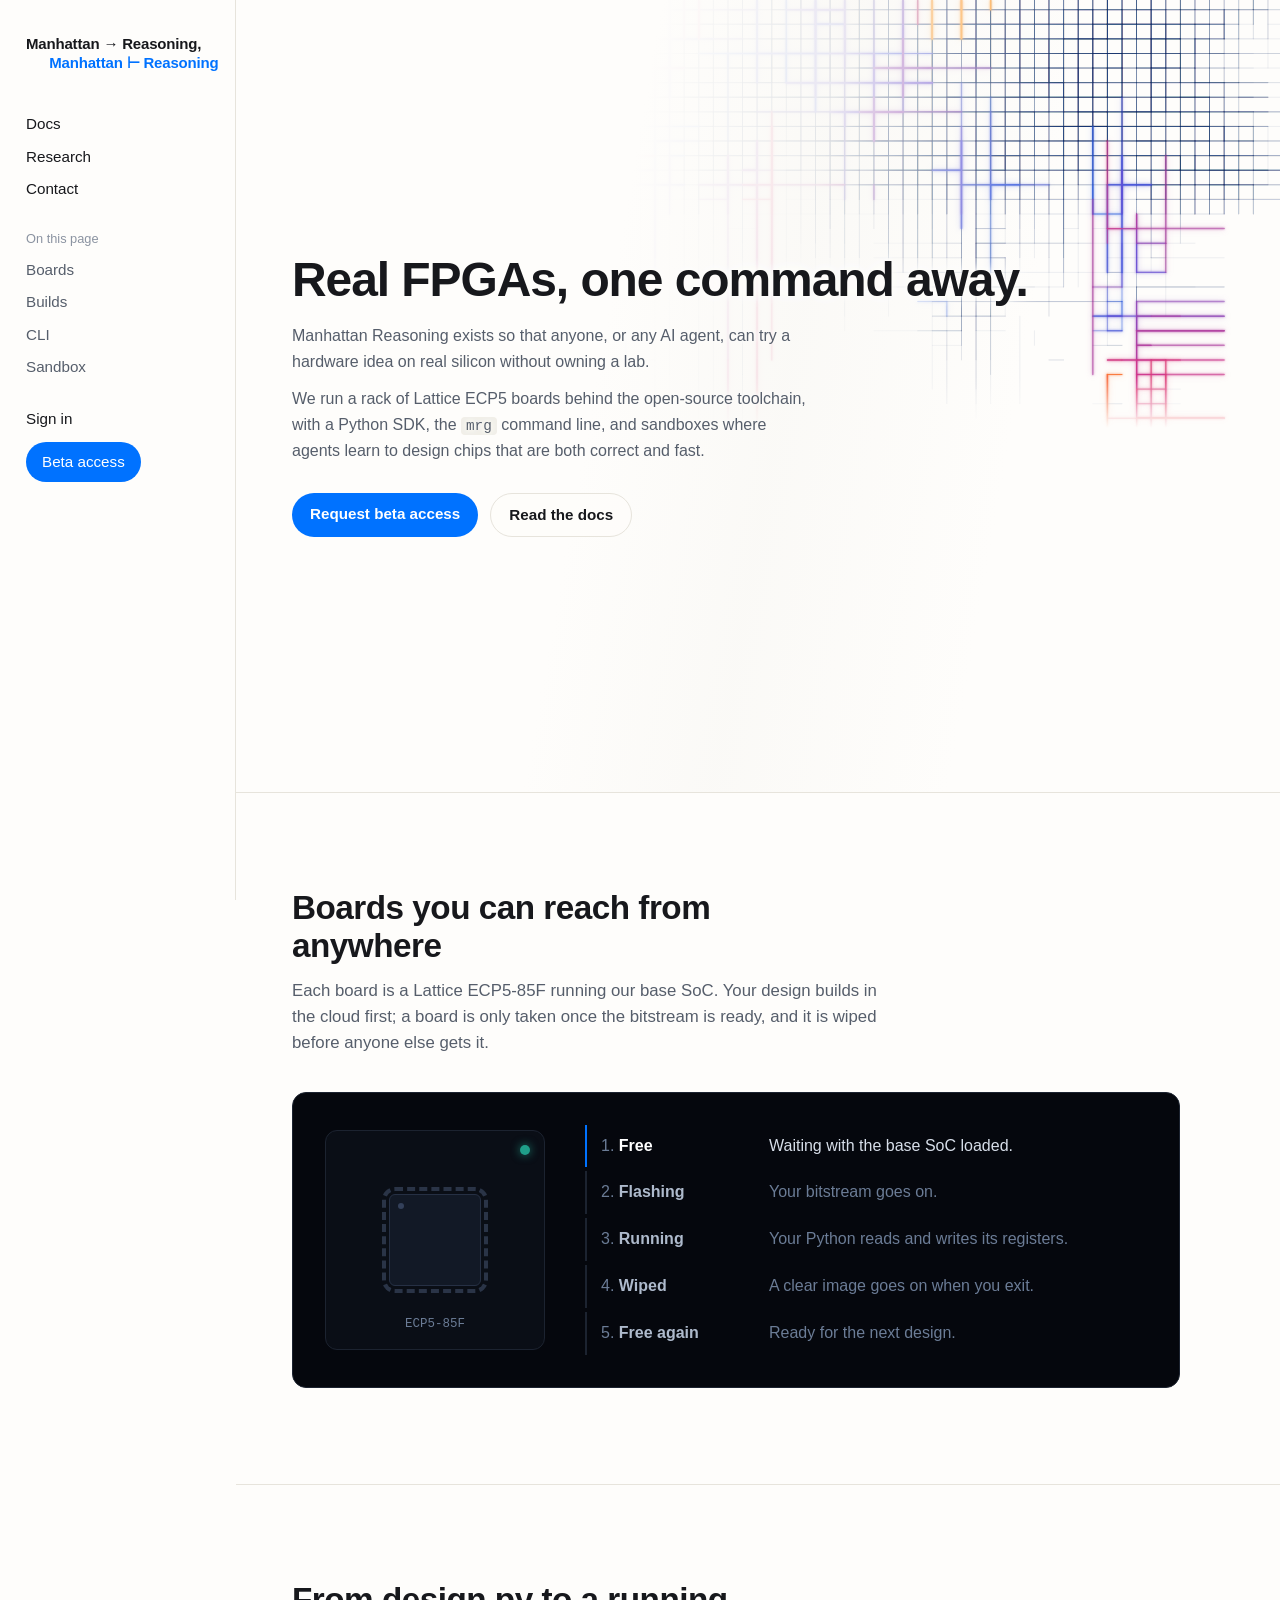
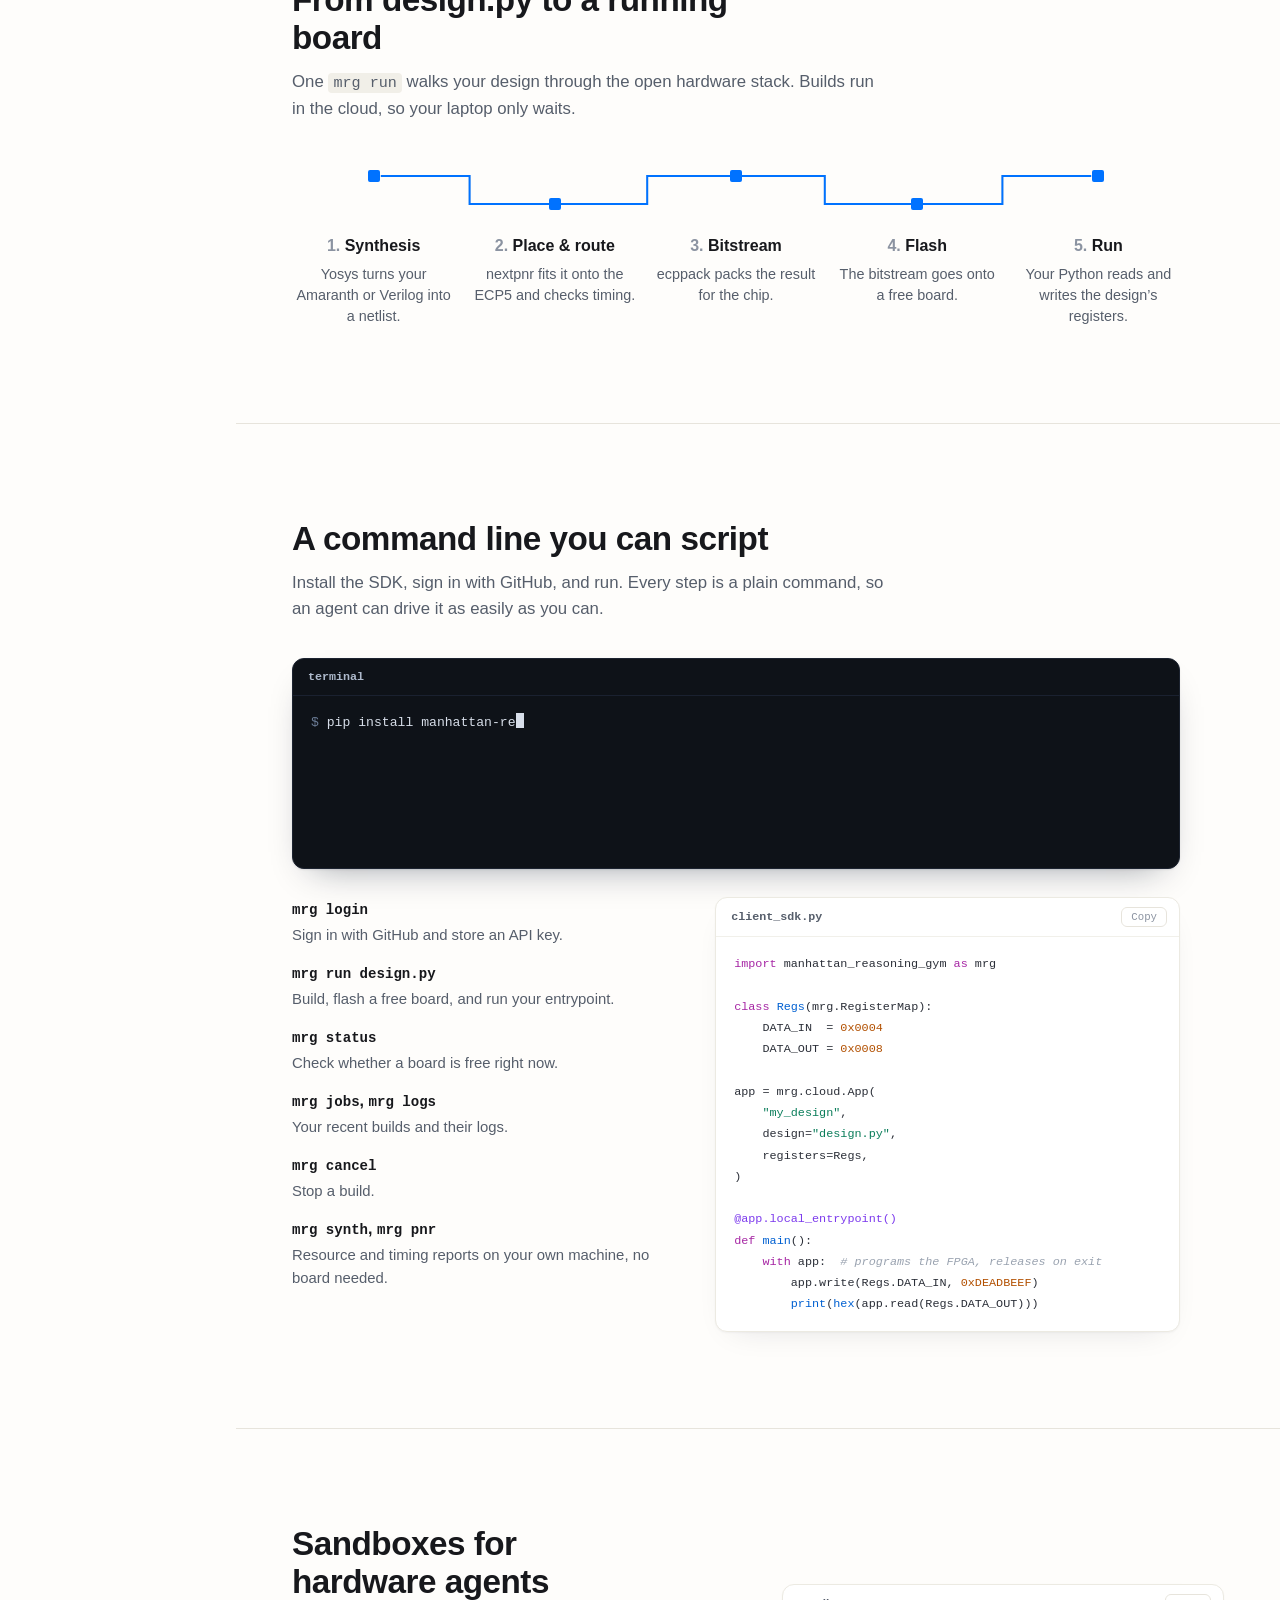
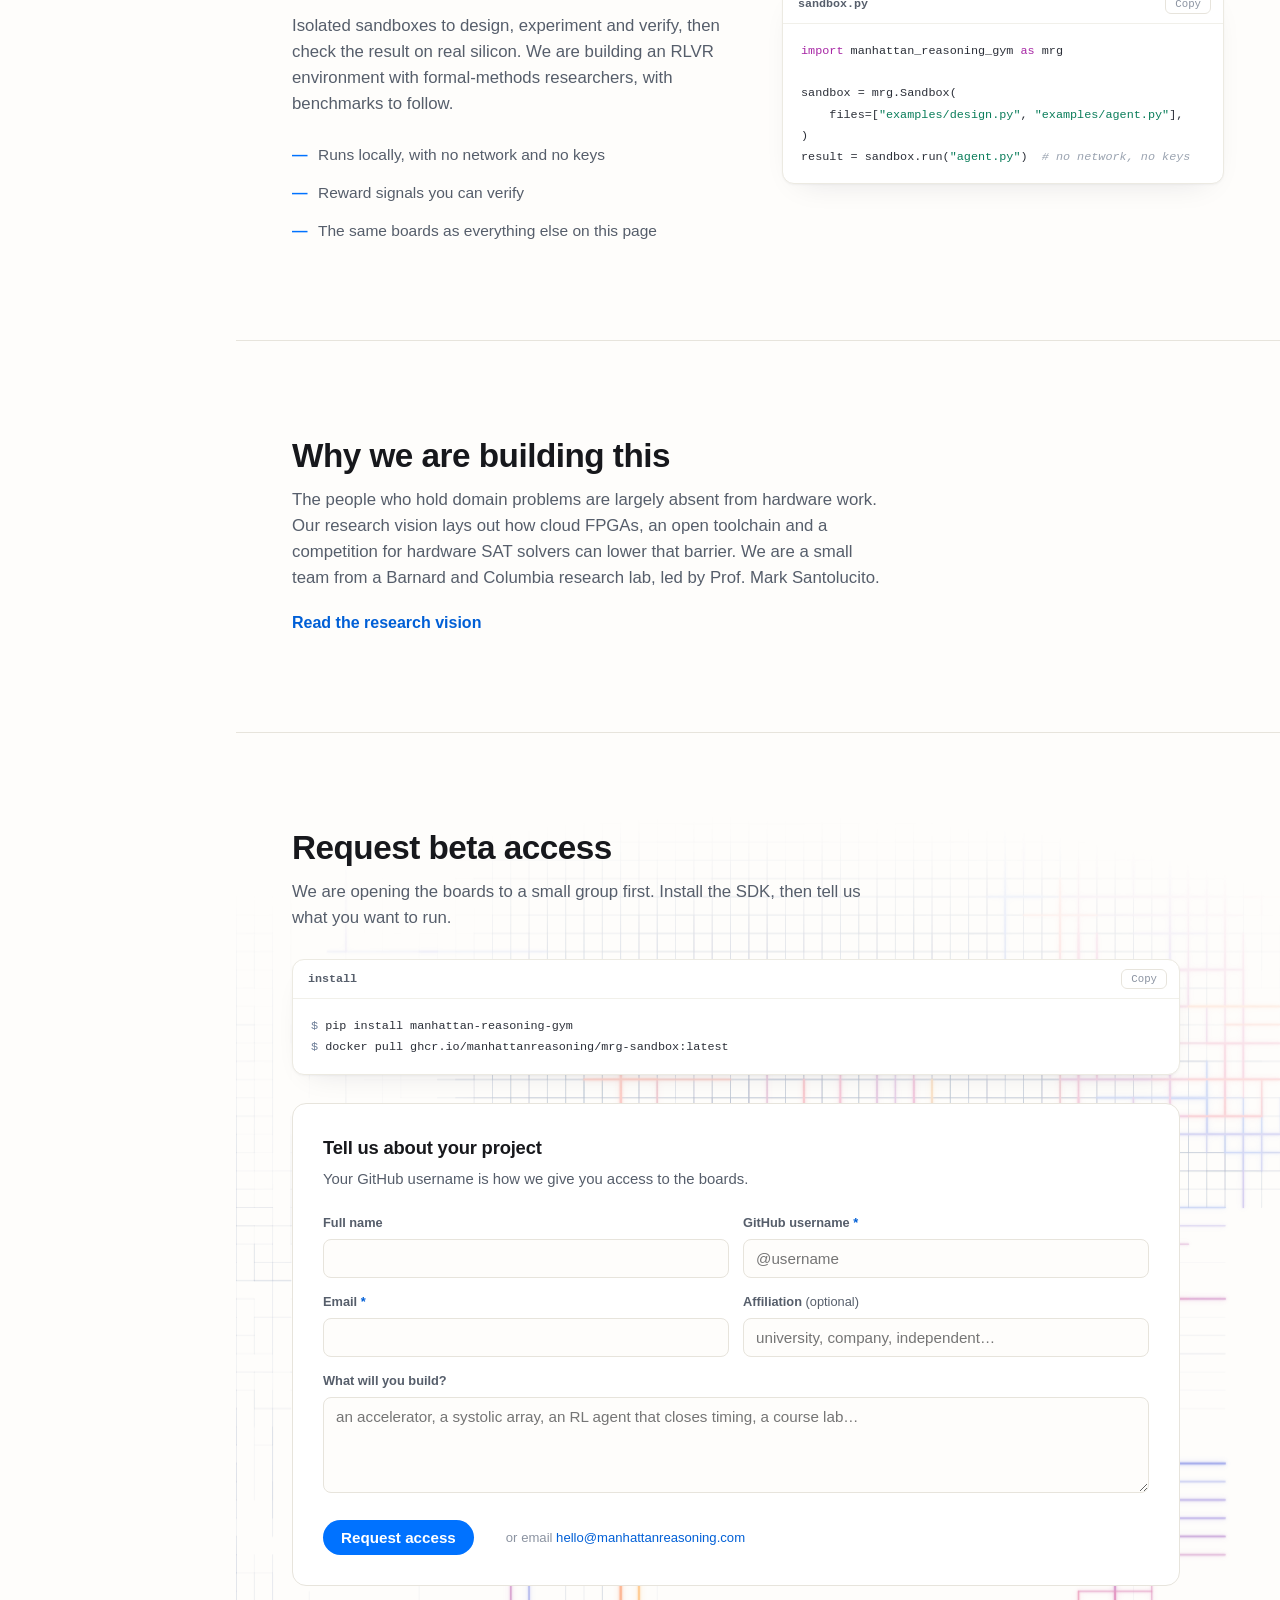
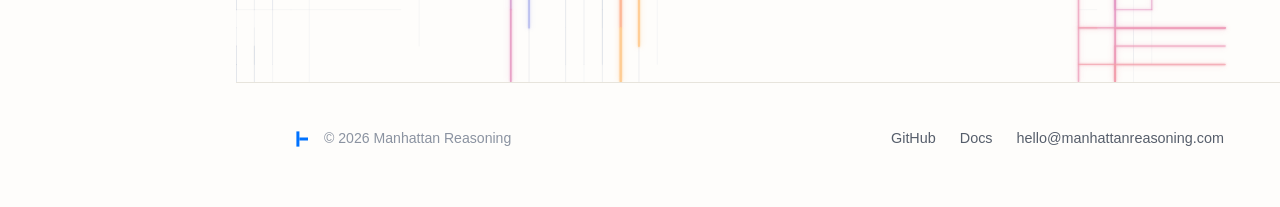
==== commit 8c66ec63: "Stop disclosing how many boards there are - Home: drop the live /fpga rack, the sidebar "N of M boar" ====
--- a/index.html
+++ b/index.html
@@ -40,10 +40,6 @@
           <a class="nav-signin" href="https://app.manhattanreasoning.com">Sign in</a>
           <a class="btn nav-cta" href="#beta">Beta access</a>
         </div>
-        <p class="nav-status" data-live-status hidden>
-          <span class="status-dot" aria-hidden="true"></span>
-          <span data-live-status-text></span>
-        </p>
       </nav>
     </div>
   </header>
@@ -80,23 +76,24 @@
       <div class="container">
         <h2 id="boards-h">Boards you can reach from anywhere</h2>
         <p class="lede">
-          Each board is a Lattice ECP5-85F running our base SoC. When you run a
-          design, it builds in the cloud, takes a free board, and hands it back
-          when you are done. This is the rack right now.
+          Each board is a Lattice ECP5-85F running our base SoC. Your design
+          builds in the cloud first; a board is only taken once the bitstream
+          is ready, and it is wiped before anyone else gets it.
         </p>
 
-        <div class="rack" data-rack>
-          <p class="rack-summary" data-rack-summary aria-live="polite">Checking the boards&hellip;</p>
-          <ol class="rack-grid" data-rack-grid aria-label="Boards"></ol>
-          <div class="rack-foot">
-            <ul class="rack-legend" aria-label="Board states">
-              <li><span class="led is-free" aria-hidden="true"></span>Free</li>
-              <li><span class="led is-busy" aria-hidden="true"></span>In use</li>
-              <li><span class="led is-flashing" aria-hidden="true"></span>Flashing</li>
-              <li><span class="led is-off" aria-hidden="true"></span>Unavailable</li>
-            </ul>
-            <p class="rack-time" data-rack-time></p>
+        <div class="lifecycle" data-lifecycle>
+          <div class="board-figure" aria-hidden="true">
+            <span class="led"></span>
+            <span class="chip"></span>
+            <span class="board-label">ECP5-85F</span>
           </div>
+          <ol class="life-steps">
+            <li data-state="is-free"><b>Free</b><span>Waiting with the base SoC loaded.</span></li>
+            <li data-state="is-flashing"><b>Flashing</b><span>Your bitstream goes on.</span></li>
+            <li data-state="is-busy"><b>Running</b><span>Your Python reads and writes its registers.</span></li>
+            <li data-state="is-flashing"><b>Wiped</b><span>A clear image goes on when you exit.</span></li>
+            <li data-state="is-free"><b>Free again</b><span>Ready for the next design.</span></li>
+          </ol>
         </div>
       </div>
     </section>
@@ -164,7 +161,7 @@
           <dl class="commands">
             <div><dt><code>mrg login</code></dt><dd>Sign in with GitHub and store an API key.</dd></div>
             <div><dt><code>mrg run design.py</code></dt><dd>Build, flash a free board, and run your entrypoint.</dd></div>
-            <div><dt><code>mrg status</code></dt><dd>See which boards are free.</dd></div>
+            <div><dt><code>mrg status</code></dt><dd>Check whether a board is free right now.</dd></div>
             <div><dt><code>mrg jobs</code>, <code>mrg logs</code></dt><dd>Your recent builds and their logs.</dd></div>
             <div><dt><code>mrg cancel</code></dt><dd>Stop a build.</dd></div>
             <div><dt><code>mrg synth</code>, <code>mrg pnr</code></dt><dd>Resource and timing reports on your own machine, no board needed.</dd></div>
@@ -234,9 +231,7 @@
           Prof. Mark Santolucito.
         </p>
         <p class="research-links">
-          <a href="research.html">Read the research vision</a>
-          <a href="assets/manhattan-reasoning-research-vision.pdf">Download the PDF</a>
-        </p>
+          <a href="research.html">Read the research vision</a>        </p>
       </div>
     </section>
 
--- a/css/home.css
+++ b/css/home.css
@@ -1,4 +1,4 @@
-/* Home page: sidebar nav, live board rack, routed build pipeline, CLI.
+/* Home page: sidebar nav, board lifecycle, routed build pipeline, CLI.
    Loaded after style.css, only by index.html; everything is scoped to
    body.home so the research page keeps its own layout. */
 
@@ -48,106 +48,94 @@
 body.home .hero-ctas { margin-top: 30px; }
 body.home .hero .btn.ghost { background: rgba(254, 253, 251, 0.85); }
 
-/* ---------------- boards: the rack, drawn live from /fpga ---------------- */
-
-.rack {
+/* ---------------- boards: one board through its lifecycle ---------------- */
+
+.lifecycle {
   margin-top: 36px;
+  display: grid;
+  grid-template-columns: 220px 1fr;
+  gap: 40px;
+  align-items: center;
   background: var(--die);
   border: 1px solid var(--rack-edge);
   border-radius: 14px;
-  padding: 26px 26px 20px;
+  padding: 32px;
   color: var(--code-ink);
 }
-.rack-summary {
-  font-size: 1.02rem;
-  font-weight: 600;
-  color: #eef2f8;
-}
-.rack-summary .muted { color: var(--code-dim); font-weight: 400; }
-.rack-grid {
-  list-style: none;
-  margin-top: 20px;
-  display: grid;
-  grid-template-columns: repeat(auto-fill, minmax(112px, 1fr));
-  gap: 14px;
-}
-.rack-grid:empty { display: none; }
-
-/* a board: a package with pins on four sides and a status LED */
-.board {
+.board-figure {
   position: relative;
-  padding: 14px 12px 12px;
+  aspect-ratio: 1;
   border: 1px solid var(--rack-edge);
-  border-radius: 10px;
+  border-radius: 12px;
   background: #0a0e16;
-  display: flex;
-  flex-direction: column;
-  gap: 10px;
+  display: grid;
+  place-items: center;
+}
+.board-figure .led { position: absolute; top: 14px; right: 14px; width: 10px; height: 10px; }
+.board-label {
+  position: absolute;
+  bottom: 14px;
+  left: 0;
+  right: 0;
+  text-align: center;
+  font-family: var(--mono);
+  font-size: 0.78rem;
+  color: var(--code-dim);
 }
 .chip {
   position: relative;
-  align-self: center;
-  width: 58px;
-  height: 58px;
-  border-radius: 5px;
+  width: 92px;
+  height: 92px;
+  border-radius: 6px;
   background: #121926;
   border: 1px solid #263044;
-  /* pins: dashed borders drawn just outside the package */
-  outline: 3px dashed #2a3447;
-  outline-offset: 2px;
+  outline: 4px dashed #2a3447;   /* pins */
+  outline-offset: 3px;
   transition: background 0.4s ease, border-color 0.4s ease;
 }
-.chip::after {           /* pin-1 marker */
+.chip::after {                    /* pin-1 marker */
   content: "";
   position: absolute;
-  top: 6px;
-  left: 6px;
-  width: 5px;
-  height: 5px;
+  top: 8px;
+  left: 8px;
+  width: 6px;
+  height: 6px;
   border-radius: 50%;
   background: #33405a;
 }
-.board-id {
-  font-family: var(--mono);
-  font-size: 0.78rem;
-  color: #aebacc;
-}
-.board-state { font-size: 0.82rem; color: var(--code-dim); }
-.board .led { position: absolute; top: 10px; right: 10px; }
-
-.board.is-busy .chip { background: #16324c; border-color: var(--led-busy); }
-.board.is-busy .board-state { color: #8fc0e6; }
-.board.is-free .board-state { color: #7fd6c6; }
-.board.is-flashing .chip { border-color: var(--led-flash); }
-.board.is-flashing .board-state { color: #f4a46c; }
-.board.is-off { opacity: 0.45; }
+.board-figure.is-busy .chip { background: #16324c; border-color: var(--led-busy); }
+.board-figure.is-flashing .chip { border-color: var(--led-flash); }
 
 .led {
   display: inline-block;
-  width: 8px;
-  height: 8px;
   border-radius: 50%;
   background: #3a4458;
-}
-.led.is-free { background: var(--led-free); box-shadow: 0 0 8px rgba(31, 158, 137, 0.8); }
-.led.is-busy { background: var(--led-busy); box-shadow: 0 0 8px rgba(47, 127, 184, 0.8); }
-.led.is-flashing { background: var(--led-flash); box-shadow: 0 0 8px rgba(232, 104, 31, 0.85); }
-.board.is-flashing .led { animation: led-flash 0.9s steps(2) infinite; }
+  transition: background 0.3s ease, box-shadow 0.3s ease;
+}
+.is-free .led { background: var(--led-free); box-shadow: 0 0 10px rgba(31, 158, 137, 0.8); }
+.is-busy .led { background: var(--led-busy); box-shadow: 0 0 10px rgba(47, 127, 184, 0.8); }
+.is-flashing .led {
+  background: var(--led-flash);
+  box-shadow: 0 0 10px rgba(232, 104, 31, 0.85);
+  animation: led-flash 0.9s steps(2) infinite;
+}
 @keyframes led-flash { 50% { opacity: 0.25; } }
 
-.rack-foot {
-  margin-top: 18px;
-  padding-top: 14px;
-  border-top: 1px solid var(--rack-edge);
-  display: flex;
-  flex-wrap: wrap;
-  justify-content: space-between;
-  gap: 10px 24px;
-  font-size: 0.82rem;
+.life-steps { list-style: none; display: grid; gap: 4px; counter-reset: life; }
+.life-steps li {
+  counter-increment: life;
+  display: grid;
+  grid-template-columns: 9.5em 1fr;
+  gap: 4px 16px;
+  padding: 9px 14px;
+  border-left: 2px solid var(--rack-edge);
   color: var(--code-dim);
-}
-.rack-legend { list-style: none; display: flex; flex-wrap: wrap; gap: 6px 18px; }
-.rack-legend li { display: inline-flex; align-items: center; gap: 7px; }
+  transition: color 0.3s ease, border-color 0.3s ease;
+}
+.life-steps li b { color: #aebacc; font-weight: 600; }
+.life-steps li b::before { content: counter(life) ". "; color: var(--code-dim); font-weight: 400; }
+.life-steps li.current { border-left-color: var(--accent); color: var(--code-ink); }
+.life-steps li.current b { color: #fff; }
 
 /* ---------------- build: a routed wire, one via per stage ---------------- */
 
@@ -219,7 +207,7 @@
 /* ---------------- cli ---------------- */
 
 body.home #cli .terminal { margin-top: 36px; }
-body.home #cli .terminal pre { min-height: 236px; }
+body.home #cli .terminal pre { min-height: 172px; }
 .term-head { color: #eef2f8; font-weight: 600; }
 .cli-duo {
   margin-top: 28px;
@@ -308,7 +296,6 @@
   }
   body.home .nav-account { gap: 12px; }
   body.home .nav-links .nav-cta { align-self: flex-start; padding: 8px 16px; }
-  body.home .nav-status { margin-top: auto; }
 
   body.home main,
   body.home .footer { margin-left: var(--side); }
@@ -319,22 +306,6 @@
   font-size: 0.8rem;
   color: var(--ink-3);
 }
-.nav-status {
-  display: flex;
-  align-items: center;
-  gap: 8px;
-  font-size: 0.8rem;
-  color: var(--ink-2);
-}
-.nav-status[hidden] { display: none; }
-.status-dot {
-  width: 7px;
-  height: 7px;
-  border-radius: 50%;
-  background: var(--led-free);
-  box-shadow: 0 0 0 3px rgba(31, 158, 137, 0.16);
-}
-.nav-status.is-down .status-dot { background: var(--led-flash); box-shadow: 0 0 0 3px rgba(232, 104, 31, 0.16); }
 
 /* ---------------- phones and tablets: top bar + menu (style.css) ---------------- */
 
@@ -346,12 +317,12 @@
   body.home .nav-group { display: flex; flex-direction: column; gap: 2px; }
   body.home .nav-heading { padding: 10px 12px 2px; }
   body.home .nav-page { border-top: 1px solid var(--line); margin-top: 6px; padding-top: 4px; }
-  body.home .nav-status { padding: 10px 12px 4px; }
   body.home .nav-links { max-height: calc(100dvh - 80px); overflow-y: auto; }
 
-  .rack { padding: 18px 16px 14px; }
-  .rack-grid { grid-template-columns: repeat(auto-fill, minmax(92px, 1fr)); gap: 10px; }
-  .chip { width: 44px; height: 44px; }
+  .lifecycle { grid-template-columns: 1fr; gap: 24px; padding: 20px 16px; }
+  .board-figure { width: 160px; justify-self: center; }
+  .chip { width: 64px; height: 64px; }
+  .life-steps li { grid-template-columns: 1fr; padding: 8px 12px; }
 
   .pipeline-wire { display: none; }
   .pipeline-stages {
@@ -373,7 +344,7 @@
 }
 
 @media (prefers-reduced-motion: reduce) {
-  .board.is-flashing .led { animation: none; }
+  .is-flashing .led { animation: none; }
   .pipeline .wire-signal { stroke-dashoffset: 0; }
   .pipeline .via { background: var(--accent); border-color: var(--accent); }
 }
